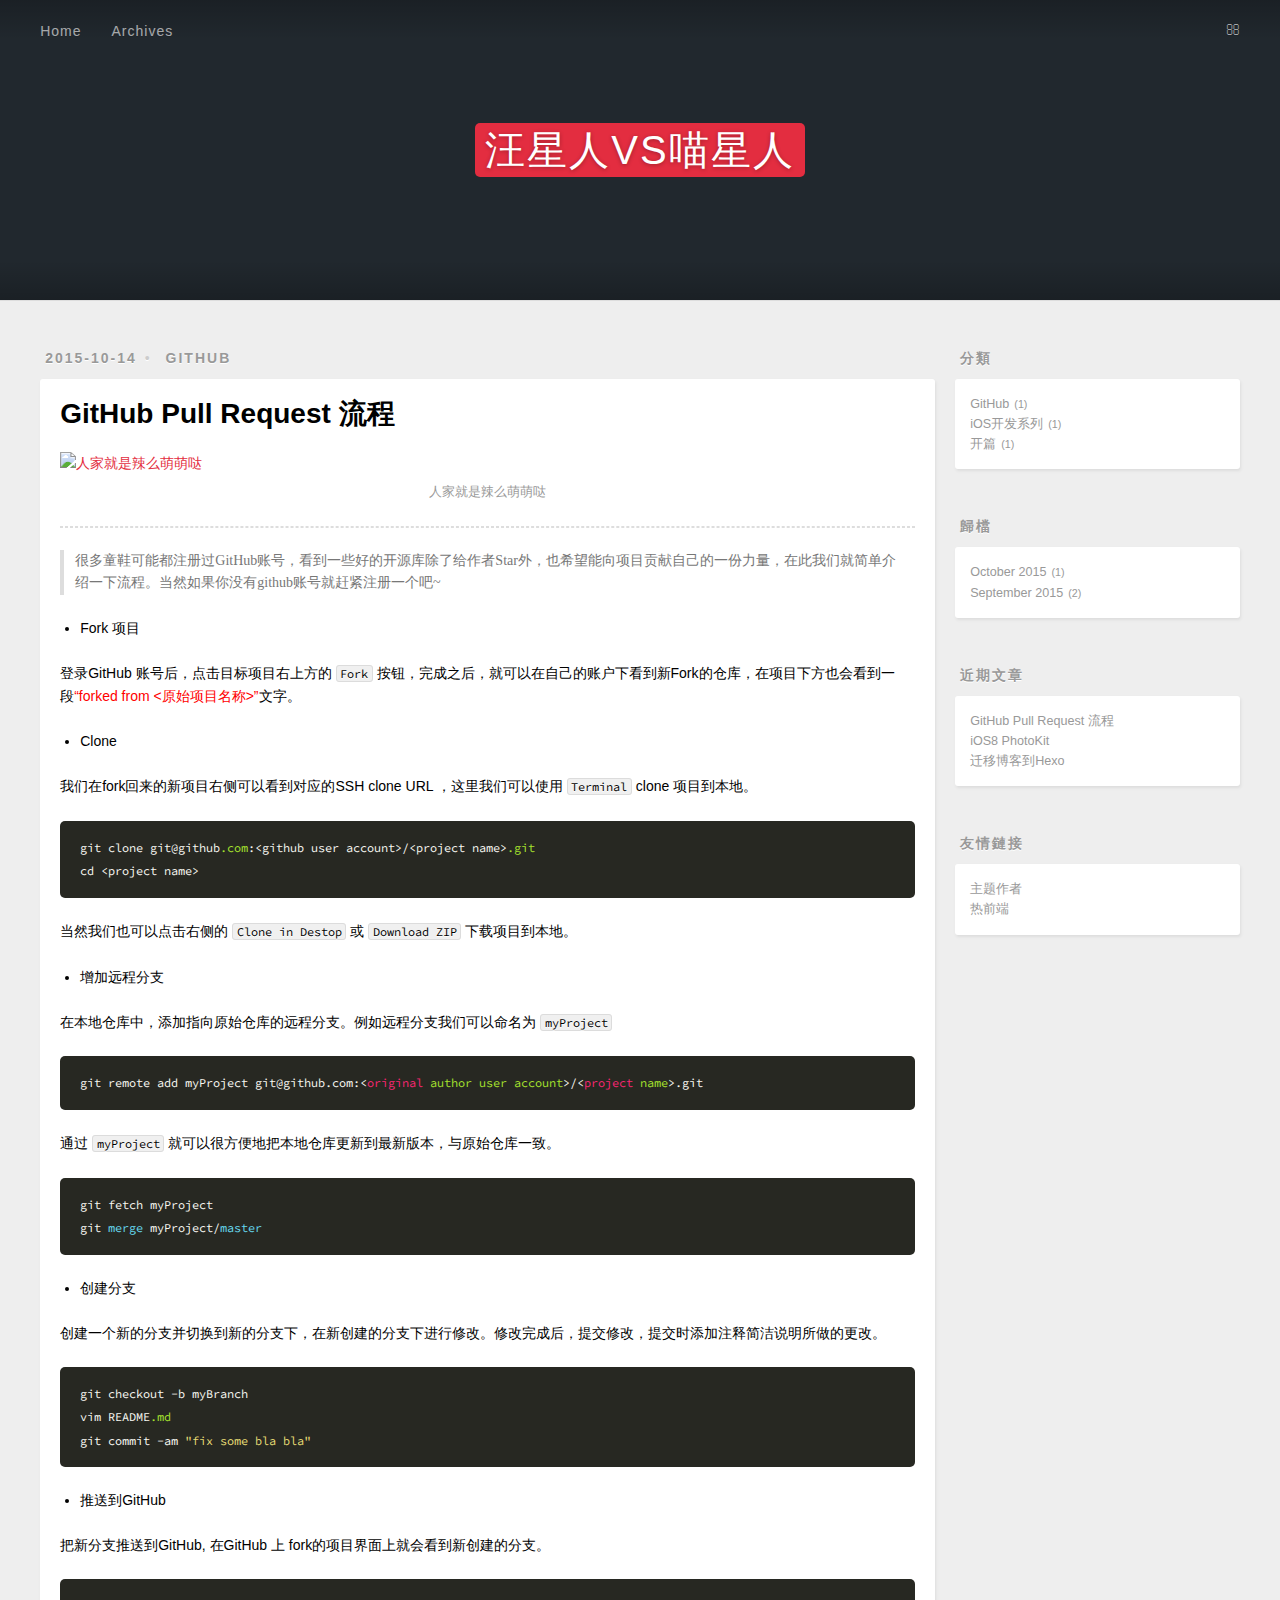
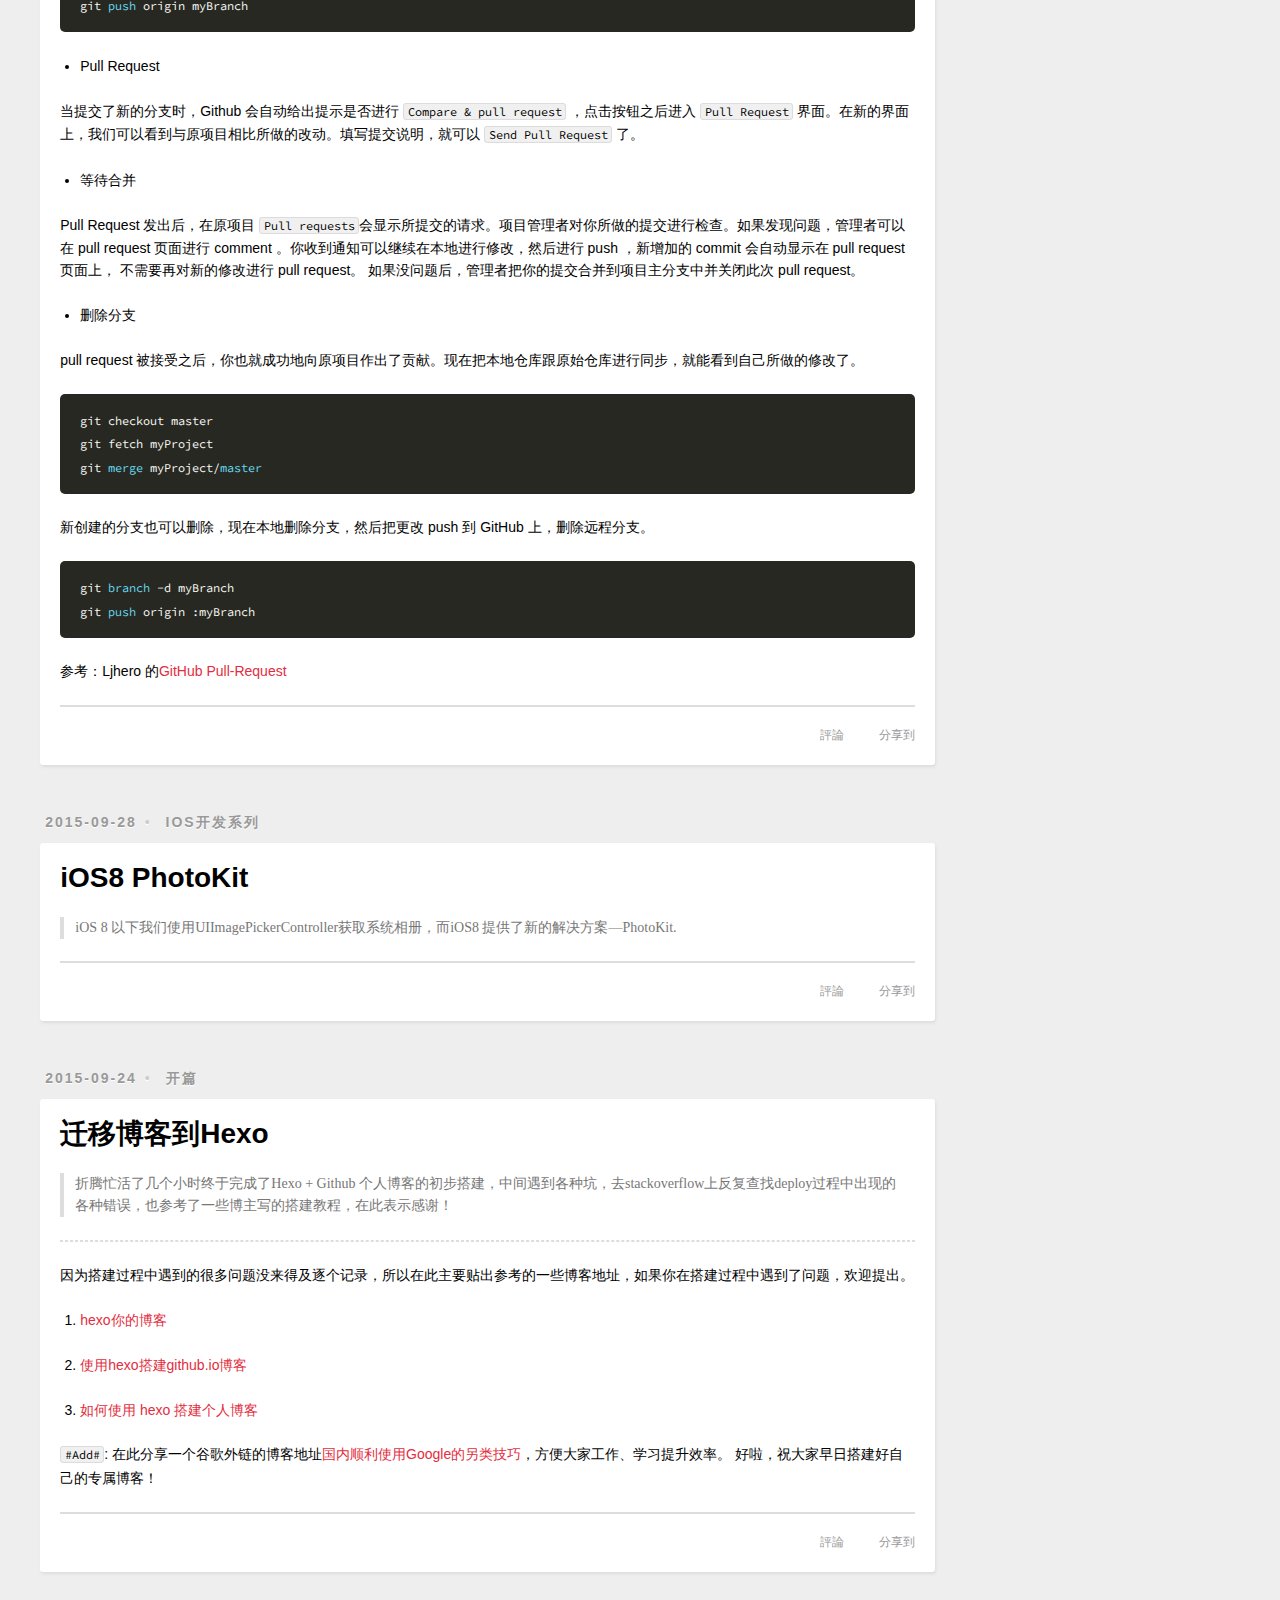
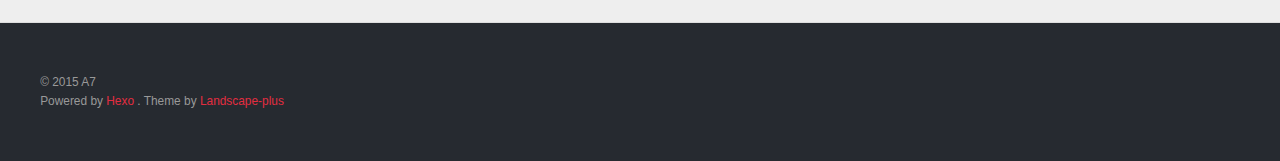
==== index.html @ d304b42c "Site updated: 2015-10-23 15:18:11" ====
<!DOCTYPE html>
<html>
<head>
  <meta charset="utf-8">
  
  <title>汪星人VS喵星人</title>
  <meta name="viewport" content="width=device-width, initial-scale=1, maximum-scale=1">
  <meta name="description">
<meta property="og:type" content="website">
<meta property="og:title" content="汪星人VS喵星人">
<meta property="og:url" content="http://dogvscat.github.io/index.html">
<meta property="og:site_name" content="汪星人VS喵星人">
<meta property="og:description">
<meta name="twitter:card" content="summary">
<meta name="twitter:title" content="汪星人VS喵星人">
<meta name="twitter:description">
  
    <link rel="alternative" href="/atom.xml" title="汪星人VS喵星人" type="application/atom+xml">
  
  
    <link rel="icon" href="/favicon.png">
  
  <link rel="stylesheet" href="/css/style.css" type="text/css">
  <link href="//fonts.useso.com/css?family=Source+Code+Pro" rel="stylesheet" type="text/css">
  <!--[if lt IE 9]><script src="//cdnjs.cloudflare.com/ajax/libs/html5shiv/3.7/html5shiv.min.js"></script><![endif]-->
  
</head>
<body>
<div id="container">
  <div id="wrap">
    <header id="header">
  <div id="banner"></div>
  <div id="header-outer" class="outer">
    <div id="header-title" class="inner">
      <h1 id="logo-wrap">
        <a href="/" id="logo">汪星人VS喵星人</a>
      </h1>
      
    </div>
    <div id="header-inner" class="inner">
      <nav id="main-nav">
        <a id="main-nav-toggle" class="nav-icon"></a>
        
          <a class="main-nav-link" href="/">Home</a>
        
          <a class="main-nav-link" href="/archives">Archives</a>
        
      </nav>
      <nav id="sub-nav">
        
          <a id="nav-rss-link" class="nav-icon" href="/atom.xml" title="RSS Feed"></a>
        
        <a id="nav-search-btn" class="nav-icon" title="Search"></a>
      </nav>
      <div id="search-form-wrap">
        <form action="http://www.baidu.com/baidu" method="get" accept-charset="utf-8" class="search-form">
          <input type="search" name="word" maxlength="20" class="search-form-input" placeholder="Search">
          <input type="submit" value="" class="search-form-submit">
          <input name=tn type=hidden value="bds">
          <input name=cl type=hidden value="3">
          <input name=ct type=hidden value="2097152">
          <input type="hidden" name="si" value="dogvscat.github.io">
        </form>
      </div>
    </div>
  </div>
</header>
    <div class="outer">
      <section id="main">
  
    <article id="post-github_pull-request_流程" class="article article-type-post" itemscope itemprop="blogPost">
  <div class="article-meta">
    <a href="/2015/10/14/github_pull-request_流程/" class="article-date">
  <time datetime="2015-10-14T11:45:00.000Z" itemprop="datePublished">2015-10-14</time>
</a>
    
  <div class="article-category">
    <a class="article-category-link" href="/categories/GitHub/">GitHub</a>
  </div>

  </div>
  <div class="article-inner">
    
    
      <header class="article-header">
        
  
    <h1 itemprop="name">
      <a class="article-title" href="/2015/10/14/github_pull-request_流程/">GitHub Pull Request 流程</a>
    </h1>
  

      </header>
    
    <div class="article-entry" itemprop="articleBody">
      
        <p><img src="http://www.molecularecologist.com/wp-content/uploads/2013/11/github-logo.jpg" alt="人家就是辣么萌萌哒"></p>
<hr>
<blockquote>
<p>很多童鞋可能都注册过GitHub账号，看到一些好的开源库除了给作者Star外，也希望能向项目贡献自己的一份力量，在此我们就简单介绍一下流程。当然如果你没有github账号就赶紧注册一个吧~ </p>
</blockquote>
<ul>
<li>Fork 项目</li>
</ul>
<p>登录GitHub 账号后，点击目标项目右上方的 <code>Fork</code> 按钮，完成之后，就可以在自己的账户下看到新Fork的仓库，在项目下方也会看到一段<font color="red">“forked from &lt;原始项目名称&gt;”</font>文字。</p>
<ul>
<li>Clone</li>
</ul>
<p>我们在fork回来的新项目右侧可以看到对应的SSH clone URL ，这里我们可以使用 <code>Terminal</code> clone 项目到本地。</p>
<pre><code>git clone git@github<span class="class">.com</span>:&lt;github user account&gt;/&lt;project name&gt;<span class="class">.git</span>
cd &lt;project name&gt;
</code></pre><p>当然我们也可以点击右侧的 <code>Clone in Destop</code> 或 <code>Download ZIP</code> 下载项目到本地。</p>
<ul>
<li>增加远程分支</li>
</ul>
<p>在本地仓库中，添加指向原始仓库的远程分支。例如远程分支我们可以命名为 <code>myProject</code></p>
<pre><code>git remote add myProject git@github.com:<span class="tag">&lt;<span class="title">original</span> <span class="attribute">author</span> <span class="attribute">user</span> <span class="attribute">account</span>&gt;</span>/<span class="tag">&lt;<span class="title">project</span> <span class="attribute">name</span>&gt;</span>.git
</code></pre><p>通过 <code>myProject</code> 就可以很方便地把本地仓库更新到最新版本，与原始仓库一致。</p>
<pre><code>git fetch myProject
git <span class="operator"><span class="keyword">merge</span> myProject/<span class="keyword">master</span></span>
</code></pre><ul>
<li>创建分支</li>
</ul>
<p>创建一个新的分支并切换到新的分支下，在新创建的分支下进行修改。修改完成后，提交修改，提交时添加注释简洁说明所做的更改。</p>
<pre><code>git checkout -<span class="tag">b</span> myBranch
vim README<span class="class">.md</span>
git commit -am <span class="string">"fix some bla bla"</span>
</code></pre><ul>
<li>推送到GitHub</li>
</ul>
<p>把新分支推送到GitHub, 在GitHub 上 fork的项目界面上就会看到新创建的分支。</p>
<pre><code><span class="label">git</span> <span class="keyword">push </span>origin myBranch
</code></pre><ul>
<li>Pull Request</li>
</ul>
<p>当提交了新的分支时，Github 会自动给出提示是否进行 <code>Compare &amp; pull request</code> ，点击按钮之后进入 <code>Pull Request</code> 界面。在新的界面上，我们可以看到与原项目相比所做的改动。填写提交说明，就可以 <code>Send Pull Request</code> 了。</p>
<ul>
<li>等待合并</li>
</ul>
<p>Pull Request 发出后，在原项目 <code>Pull requests</code>会显示所提交的请求。项目管理者对你所做的提交进行检查。如果发现问题，管理者可以在 pull request 页面进行 comment 。你收到通知可以继续在本地进行修改，然后进行 push ，新增加的 commit 会自动显示在 pull request 页面上， 不需要再对新的修改进行 pull request。 如果没问题后，管理者把你的提交合并到项目主分支中并关闭此次 pull request。</p>
<ul>
<li>删除分支</li>
</ul>
<p>pull request 被接受之后，你也就成功地向原项目作出了贡献。现在把本地仓库跟原始仓库进行同步，就能看到自己所做的修改了。</p>
<pre><code>git checkout master
git fetch myProject
git <span class="operator"><span class="keyword">merge</span> myProject/<span class="keyword">master</span></span>
</code></pre><p>新创建的分支也可以删除，现在本地删除分支，然后把更改 push 到 GitHub 上，删除远程分支。</p>
<pre><code><span class="label">git</span> <span class="keyword">branch </span>-d myBranch
<span class="label">git</span> <span class="keyword">push </span>origin :myBranch
</code></pre><p>  参考：Ljhero 的<a href="http://ljhero.info/2013-12-13/how-to-pull-request.html" target="_blank" rel="external">GitHub Pull-Request</a></p>

      
    </div>
    <footer class="article-footer">
      
        <a data-url="http://dogvscat.github.io/2015/10/14/github_pull-request_流程/" data-id="cig3bsrvr0000vput73uvgbzp" class="article-share-link" data-share="baidu" data-title="GitHub Pull Request 流程">分享到</a>
      

      
        <a href="http://dogvscat.github.io/2015/10/14/github_pull-request_流程/#ds-thread" class="article-comment-link">評論</a>
      

      
    </footer>
  </div>
  
</article>



  
    <article id="post-iOS8 PhotoKit" class="article article-type-post" itemscope itemprop="blogPost">
  <div class="article-meta">
    <a href="/2015/09/28/iOS8 PhotoKit/" class="article-date">
  <time datetime="2015-09-28T11:04:28.000Z" itemprop="datePublished">2015-09-28</time>
</a>
    
  <div class="article-category">
    <a class="article-category-link" href="/categories/iOS开发系列/">iOS开发系列</a>
  </div>

  </div>
  <div class="article-inner">
    
    
      <header class="article-header">
        
  
    <h1 itemprop="name">
      <a class="article-title" href="/2015/09/28/iOS8 PhotoKit/">iOS8 PhotoKit</a>
    </h1>
  

      </header>
    
    <div class="article-entry" itemprop="articleBody">
      
        <blockquote>
<p>iOS 8 以下我们使用UIImagePickerController获取系统相册，而iOS8 提供了新的解决方案—PhotoKit. </p>
</blockquote>

      
    </div>
    <footer class="article-footer">
      
        <a data-url="http://dogvscat.github.io/2015/09/28/iOS8 PhotoKit/" data-id="cig3bsrw80006vputycc1ybci" class="article-share-link" data-share="baidu" data-title="iOS8 PhotoKit">分享到</a>
      

      
        <a href="http://dogvscat.github.io/2015/09/28/iOS8 PhotoKit/#ds-thread" class="article-comment-link">評論</a>
      

      
    </footer>
  </div>
  
</article>



  
    <article id="post-迁移博客到Hexo" class="article article-type-post" itemscope itemprop="blogPost">
  <div class="article-meta">
    <a href="/2015/09/24/迁移博客到Hexo/" class="article-date">
  <time datetime="2015-09-24T11:04:28.000Z" itemprop="datePublished">2015-09-24</time>
</a>
    
  <div class="article-category">
    <a class="article-category-link" href="/categories/开篇/">开篇</a>
  </div>

  </div>
  <div class="article-inner">
    
    
      <header class="article-header">
        
  
    <h1 itemprop="name">
      <a class="article-title" href="/2015/09/24/迁移博客到Hexo/">迁移博客到Hexo</a>
    </h1>
  

      </header>
    
    <div class="article-entry" itemprop="articleBody">
      
        <blockquote>
<p> 折腾忙活了几个小时终于完成了Hexo + Github 个人博客的初步搭建，中间遇到各种坑，去stackoverflow上反复查找deploy过程中出现的各种错误，也参考了一些博主写的搭建教程，在此表示感谢！</p>
</blockquote>
<hr>
<p>因为搭建过程中遇到的很多问题没来得及逐个记录，所以在此主要贴出参考的一些博客地址，如果你在搭建过程中遇到了问题，欢迎提出。</p>
<ol>
<li><p><a href="http://ibruce.info/2013/11/22/hexo-your-blog/" target="_blank" rel="external">hexo你的博客</a>  </p>
</li>
<li><p><a href="http://www.cnblogs.com/liulangmao/p/4323064.html" target="_blank" rel="external">使用hexo搭建github.io博客</a></p>
</li>
<li><p><a href="http://www.jianshu.com/p/938bca34d824" target="_blank" rel="external">如何使用 hexo 搭建个人博客</a></p>
</li>
</ol>
<p><code>#Add#</code>:  在此分享一个谷歌外链的博客地址<a href="https://tumutanzi.com/archives/12663#comments" target="_blank" rel="external">国内顺利使用Google的另类技巧</a>，方便大家工作、学习提升效率。 好啦，祝大家早日搭建好自己的专属博客！</p>

      
    </div>
    <footer class="article-footer">
      
        <a data-url="http://dogvscat.github.io/2015/09/24/迁移博客到Hexo/" data-id="cig3bsrw40003vputlc3y0kfk" class="article-share-link" data-share="baidu" data-title="迁移博客到Hexo">分享到</a>
      

      
        <a href="http://dogvscat.github.io/2015/09/24/迁移博客到Hexo/#ds-thread" class="article-comment-link">評論</a>
      

      
    </footer>
  </div>
  
</article>



  
  
</section>
      
      <aside id="sidebar">
  
    
  
    
  <div class="widget-wrap">
    <h3 class="widget-title">分類</h3>
    <div class="widget">
      <ul class="category-list"><li class="category-list-item"><a class="category-list-link" href="/categories/GitHub/">GitHub</a><span class="category-list-count">1</span></li><li class="category-list-item"><a class="category-list-link" href="/categories/iOS开发系列/">iOS开发系列</a><span class="category-list-count">1</span></li><li class="category-list-item"><a class="category-list-link" href="/categories/开篇/">开篇</a><span class="category-list-count">1</span></li></ul>
    </div>
  </div>

  
    
  
    
  
    
  <div class="widget-wrap">
    <h3 class="widget-title">歸檔</h3>
    <div class="widget">
      <ul class="archive-list"><li class="archive-list-item"><a class="archive-list-link" href="/archives/2015/10/">October 2015</a><span class="archive-list-count">1</span></li><li class="archive-list-item"><a class="archive-list-link" href="/archives/2015/09/">September 2015</a><span class="archive-list-count">2</span></li></ul>
    </div>
  </div>

  
    
  <div class="widget-wrap">
    <h3 class="widget-title">近期文章</h3>
    <div class="widget">
      <ul>
        
          <li>
            <a href="/2015/10/14/github_pull-request_流程/">GitHub Pull Request 流程</a>
          </li>
        
          <li>
            <a href="/2015/09/28/iOS8 PhotoKit/">iOS8 PhotoKit</a>
          </li>
        
          <li>
            <a href="/2015/09/24/迁移博客到Hexo/">迁移博客到Hexo</a>
          </li>
        
      </ul>
    </div>
  </div>

  
    
  <div class="widget-wrap">
    <h3 class="widget-title">友情鏈接</h3>
    <div class="widget">
      <ul>
        
          <li>
            <a href="http://xiguabaobao.com" target="_blank">主题作者</a>
          </li>
        
          <li>
            <a href="http://reqianduan.com" target="_blank">热前端</a>
          </li>
        
      </ul>
    </div>
  </div>

  
</aside>
      
    </div>
    <footer id="footer">
  
  <div class="outer">
    <div id="footer-info" class="inner">
      &copy; 2015 A7<br>
      Powered by <a href="http://hexo.io/" target="_blank">Hexo</a>
      .
      Theme by <a href="https://github.com/xiangming/landscape-plus" target="_blank">Landscape-plus</a>
    </div>
  </div>
</footer>
  </div>
  <nav id="mobile-nav">
  
    <a href="/" class="mobile-nav-link">Home</a>
  
    <a href="/archives" class="mobile-nav-link">Archives</a>
  
</nav>
  <!-- totop start -->
<div id="totop">
<a title="返回頂部"><img src="/img/scrollup.png"/></a>
</div>

<!-- totop end -->

<!-- 多说公共js代码 start -->
<script type="text/javascript">
var duoshuoQuery = {short_name:"A7"};
  (function() {
    var ds = document.createElement('script');
    ds.type = 'text/javascript';ds.async = true;
    ds.src = (document.location.protocol == 'https:' ? 'https:' : 'http:') + '//static.duoshuo.com/embed.js';
    ds.charset = 'UTF-8';
    (document.getElementsByTagName('head')[0]
     || document.getElementsByTagName('body')[0]).appendChild(ds);
  })();
  </script>
<!-- 多说公共js代码 end -->


<!-- 百度分享 start -->

<div id="article-share-box" class="article-share-box">
  <div id="bdshare" class="bdsharebuttonbox article-share-links">
    <a class="article-share-weibo" data-cmd="tsina" title="分享到新浪微博"></a>
    <a class="article-share-weixin" data-cmd="weixin" title="分享到微信"></a>
    <a class="article-share-qq" data-cmd="sqq" title="分享到QQ"></a>
    <a class="article-share-renren" data-cmd="renren" title="分享到人人网"></a>
    <a class="article-share-more" data-cmd="more" title="更多"></a>
  </div>
</div>
<script>
  function SetShareData(cmd, config) {
    if (shareDataTitle && shareDataUrl) {
      config.bdText = shareDataTitle;
      config.bdUrl = shareDataUrl;
    }
    return config;
  }
  window._bd_share_config={
    "common":{onBeforeClick: SetShareData},
    "share":{"bdCustomStyle":"/css/bdshare.css"}
  };
  with(document)0[(getElementsByTagName('head')[0]||body).appendChild(createElement('script')).src='http://bdimg.share.baidu.com/static/api/js/share.js?cdnversion='+~(-new Date()/36e5)];
</script>

<!-- 百度分享 end -->

<script src="//cdnjs.cloudflare.com/ajax/libs/jquery/1.11.1/jquery.min.js"></script>




<script src="/js/script.js" type="text/javascript"></script>

</div>
</body>
</html>
---- css/style.css ----
body {
  zoom: 1;
  width: 100%;
}
body:before,
body:after {
  content: "";
  display: table;
}
body:after {
  clear: both;
}
html,
body,
div,
span,
applet,
object,
iframe,
h1,
h2,
h3,
h4,
h5,
h6,
p,
blockquote,
pre,
a,
abbr,
acronym,
address,
big,
cite,
code,
del,
dfn,
em,
img,
ins,
kbd,
q,
s,
samp,
small,
strike,
strong,
sub,
sup,
tt,
var,
dl,
dt,
dd,
ol,
ul,
li,
fieldset,
form,
label,
legend,
table,
caption,
tbody,
tfoot,
thead,
tr,
th,
td {
  margin: 0;
  padding: 0;
  border: 0;
  outline: 0;
  font-weight: inherit;
  font-style: inherit;
  font-family: inherit;
  font-size: 100%;
  vertical-align: baseline;
}
body {
  line-height: 1;
  color: #000;
  background: #fff;
}
ol,
ul {
  list-style: none;
}
table {
  border-collapse: separate;
  border-spacing: 0;
  vertical-align: middle;
}
caption,
th,
td {
  text-align: left;
  font-weight: normal;
  vertical-align: middle;
}
a img {
  border: none;
}
input,
button {
  margin: 0;
  padding: 0;
}
input::-moz-focus-inner,
button::-moz-focus-inner {
  border: 0;
  padding: 0;
}
@font-face {
  font-family: FontAwesome;
  font-style: normal;
  font-weight: normal;
  src: url("http://libs.useso.com/js/font-awesome/4.2.0/fonts/fontawesome-webfont.eot?v=#4.0.3");
  src: url("http://libs.useso.com/js/font-awesome/4.2.0/fonts/fontawesome-webfont.eot?#iefix&v=#4.0.3") format("embedded-opentype"), url("http://libs.useso.com/js/font-awesome/4.2.0/fonts/fontawesome-webfont.woff?v=#4.0.3") format("woff"), url("http://libs.useso.com/js/font-awesome/4.2.0/fonts/fontawesome-webfont.ttf?v=#4.0.3") format("truetype"), url("http://libs.useso.com/js/font-awesome/4.2.0/fonts/fontawesome-webfont.svg#fontawesomeregular?v=#4.0.3") format("svg");
}
html,
body,
#container {
  height: 100%;
}
body {
  background: #eee;
  font: 14px/1.6em "微软雅黑", "Microsoft Yahei", "Droid Sans", Helvetica Neue, Helvetica, Arial, sans-serif;
  -webkit-text-size-adjust: 100%;
}
.outer {
  zoom: 1;
  max-width: 1220px;
  margin: 0 auto;
  padding: 0 10px;
}
.outer:before,
.outer:after {
  content: "";
  display: table;
}
.outer:after {
  clear: both;
}
.inner {
  display: inline;
  float: left;
  width: 98.33333333333333%;
  margin: 0 0.833333333333333%;
}
.left,
.alignleft {
  float: left;
}
.right,
.alignright {
  float: right;
}
.clear {
  clear: both;
}
#container {
  position: relative;
}
.mobile-nav-on {
  overflow: hidden;
}
#wrap {
  height: 100%;
  width: 100%;
  position: absolute;
  top: 0;
  left: 0;
  -webkit-transition: 0.2s ease-out;
  -moz-transition: 0.2s ease-out;
  -o-transition: 0.2s ease-out;
  -ms-transition: 0.2s ease-out;
  transition: 0.2s ease-out;
  z-index: 1;
  background: #eee;
}
.mobile-nav-on #wrap {
  left: 280px;
}
@media screen and (min-width: 768px) {
  #main {
    display: inline;
    float: left;
    width: 73.33333333333333%;
    margin: 0 0.833333333333333%;
  }
}
.article-date,
.article-category-link,
.archive-year,
.widget-title {
  text-decoration: none;
  text-transform: uppercase;
  letter-spacing: 2px;
  color: #999;
  margin-bottom: 1em;
  margin-left: 5px;
  line-height: 1em;
  text-shadow: 0 1px #fff;
  font-weight: bold;
}
.article-inner,
.archive-article-inner {
  background: #fff;
  -webkit-box-shadow: 1px 2px 3px #ddd;
  box-shadow: 1px 2px 3px #ddd;
  -webkit-border-radius: 3px;
  border-radius: 3px;
}
.article-entry h1,
.widget h1,
.article-entry h2,
.widget h2,
.article-entry h3,
.widget h3,
.article-entry h4,
.widget h4,
.article-entry h5,
.widget h5,
.article-entry h6,
.widget h6 {
  font-weight: bold;
  color: #000;
  font-family: "Droid Serif", Georgia, Serif;
}
.article-entry h1 a,
.widget h1 a,
.article-entry h2 a,
.widget h2 a,
.article-entry h3 a,
.widget h3 a,
.article-entry h4 a,
.widget h4 a,
.article-entry h5 a,
.widget h5 a,
.article-entry h6 a,
.widget h6 a {
  color: #000;
  text-decoration: none;
}
.article-entry h1 a:hover,
.widget h1 a:hover,
.article-entry h2 a:hover,
.widget h2 a:hover,
.article-entry h3 a:hover,
.widget h3 a:hover,
.article-entry h4 a:hover,
.widget h4 a:hover,
.article-entry h5 a:hover,
.widget h5 a:hover,
.article-entry h6 a:hover,
.widget h6 a:hover {
  color: #e32d40;
}
.article-entry h2,
.widget h2,
.article-entry h3,
.widget h3,
.article-entry h4,
.widget h4,
.article-entry h5,
.widget h5,
.article-entry h6,
.widget h6 {
  font-weight: 600;
  margin-bottom: 10px;
}
.article-entry h1,
.widget h1 {
  font-size: 2em;
}
.article-entry h2,
.widget h2 {
  font-size: 1.5em;
}
.article-entry h3,
.widget h3 {
  font-size: 1.3em;
}
.article-entry h4,
.widget h4 {
  font-size: 1.2em;
}
.article-entry h5,
.widget h5 {
  font-size: 1em;
}
.article-entry h6,
.widget h6 {
  font-size: 1em;
  color: #999;
}
.article-entry hr,
.widget hr {
  border: 1px dashed #ddd;
}
.article-entry strong,
.widget strong {
  font-weight: bold;
}
.article-entry em,
.widget em,
.article-entry cite,
.widget cite {
  font-style: italic;
}
.article-entry sup,
.widget sup,
.article-entry sub,
.widget sub {
  font-size: 0.75em;
  line-height: 0;
  position: relative;
  vertical-align: baseline;
}
.article-entry sup,
.widget sup {
  top: -0.5em;
}
.article-entry sub,
.widget sub {
  bottom: -0.2em;
}
.article-entry small,
.widget small {
  font-size: 0.85em;
}
.article-entry acronym,
.widget acronym,
.article-entry abbr,
.widget abbr {
  border-bottom: 1px dotted;
}
.article-entry ul,
.widget ul,
.article-entry ol,
.widget ol,
.article-entry dl,
.widget dl {
  margin: 0 20px;
  line-height: 1.6em;
}
.article-entry ul ul,
.widget ul ul,
.article-entry ol ul,
.widget ol ul,
.article-entry ul ol,
.widget ul ol,
.article-entry ol ol,
.widget ol ol {
  margin-top: 0;
  margin-bottom: 0;
}
.article-entry ul,
.widget ul {
  list-style: disc;
}
.article-entry ol,
.widget ol {
  list-style: decimal;
}
.article-entry dt,
.widget dt {
  font-weight: bold;
}
#header {
  height: 300px;
  position: relative;
  border-bottom: 1px solid #ddd;
}
#header:before,
#header:after {
  content: "";
  position: absolute;
  left: 0;
  right: 0;
  height: 40px;
}
#header:before {
  top: 0;
  background: -webkit-linear-gradient(rgba(0,0,0,0.2), transparent);
  background: -moz-linear-gradient(rgba(0,0,0,0.2), transparent);
  background: -o-linear-gradient(rgba(0,0,0,0.2), transparent);
  background: -ms-linear-gradient(rgba(0,0,0,0.2), transparent);
  background: linear-gradient(rgba(0,0,0,0.2), transparent);
}
#header:after {
  bottom: 0;
  background: -webkit-linear-gradient(transparent, rgba(0,0,0,0.2));
  background: -moz-linear-gradient(transparent, rgba(0,0,0,0.2));
  background: -o-linear-gradient(transparent, rgba(0,0,0,0.2));
  background: -ms-linear-gradient(transparent, rgba(0,0,0,0.2));
  background: linear-gradient(transparent, rgba(0,0,0,0.2));
}
#header-outer {
  height: 100%;
  position: relative;
}
#header-inner {
  position: relative;
  overflow: hidden;
}
#banner {
  position: absolute;
  top: 0;
  left: 0;
  width: 100%;
  height: 100%;
  background: #21282e;
  -webkit-background-size: cover;
  -moz-background-size: cover;
  background-size: cover;
  z-index: -1;
}
#header-title {
  text-align: center;
  height: 40px;
  position: absolute;
  top: 50%;
  left: 0;
  margin-top: -20px;
}
#logo,
#subtitle {
  text-decoration: none;
  color: #fff;
  font-weight: 300;
  text-shadow: 0 1px 4px rgba(0,0,0,0.3);
}
#logo {
  font-size: 40px;
  line-height: 40px;
  letter-spacing: 2px;
  background: #e32d40;
  padding: 5px 10px;
  -webkit-border-radius: 5px;
  border-radius: 5px;
}
#subtitle {
  font-size: 16px;
  line-height: 16px;
  letter-spacing: 1px;
  color: #687e91;
}
#subtitle-wrap {
  margin-top: 16px;
}
#main-nav {
  float: left;
  margin-left: -15px;
}
.nav-icon,
.main-nav-link {
  float: left;
  color: #fff;
  opacity: 0.6;
  -ms-filter: "progid:DXImageTransform.Microsoft.Alpha(Opacity=60)";
  filter: alpha(opacity=60);
  text-decoration: none;
  text-shadow: 0 1px rgba(0,0,0,0.2);
  -webkit-transition: opacity 0.2s;
  -moz-transition: opacity 0.2s;
  -o-transition: opacity 0.2s;
  -ms-transition: opacity 0.2s;
  transition: opacity 0.2s;
  display: block;
  padding: 20px 15px;
}
.nav-icon:hover,
.main-nav-link:hover {
  opacity: 1;
  -ms-filter: none;
  filter: none;
}
.nav-icon {
  font-family: FontAwesome;
  text-align: center;
  font-size: 14px;
  width: 14px;
  height: 14px;
  padding: 20px 15px;
  position: relative;
  cursor: pointer;
}
.main-nav-link {
  font-weight: 300;
  letter-spacing: 1px;
}
@media screen and (max-width: 479px) {
  .main-nav-link {
    display: none;
  }
}
#main-nav-toggle {
  display: none;
}
#main-nav-toggle:before {
  content: "\f0c9";
}
@media screen and (max-width: 479px) {
  #main-nav-toggle {
    display: block;
  }
}
#sub-nav {
  float: right;
  margin-right: -15px;
}
#nav-rss-link:before {
  content: "\f09e";
}
#nav-search-btn:before {
  content: "\f002";
}
#search-form-wrap {
  position: absolute;
  top: 15px;
  width: 150px;
  height: 30px;
  right: -150px;
  opacity: 0;
  -ms-filter: "progid:DXImageTransform.Microsoft.Alpha(Opacity=0)";
  filter: alpha(opacity=0);
  -webkit-transition: 0.2s ease-out;
  -moz-transition: 0.2s ease-out;
  -o-transition: 0.2s ease-out;
  -ms-transition: 0.2s ease-out;
  transition: 0.2s ease-out;
}
#search-form-wrap.on {
  opacity: 1;
  -ms-filter: none;
  filter: none;
  right: 0;
}
@media screen and (max-width: 479px) {
  #search-form-wrap {
    width: 100%;
    right: -100%;
  }
}
.search-form {
  position: absolute;
  top: 0;
  left: 0;
  right: 0;
  background: #fff;
  padding: 5px 15px;
  -webkit-border-radius: 15px;
  border-radius: 15px;
  -webkit-box-shadow: 0 0 10px rgba(0,0,0,0.3);
  box-shadow: 0 0 10px rgba(0,0,0,0.3);
}
.search-form-input {
  border: none;
  background: none;
  color: #000;
  width: 100%;
  font: 13px "微软雅黑", "Microsoft Yahei", "Droid Sans", Helvetica Neue, Helvetica, Arial, sans-serif;
  outline: none;
}
.search-form-input::-webkit-search-results-decoration,
.search-form-input::-webkit-search-cancel-button {
  -webkit-appearance: none;
}
.search-form-submit {
  position: absolute;
  top: 50%;
  right: 10px;
  margin-top: -7px;
  font: 13px FontAwesome;
  border: none;
  background: none;
  color: #bbb;
  cursor: pointer;
}
.search-form-submit:hover,
.search-form-submit:focus {
  color: #777;
}
.article {
  margin: 50px 0;
}
.article-inner {
  overflow: hidden;
}
.article-meta {
  zoom: 1;
}
.article-meta:before,
.article-meta:after {
  content: "";
  display: table;
}
.article-meta:after {
  clear: both;
}
.article-date {
  float: left;
}
.article-category {
  float: left;
  line-height: 1em;
  color: #ccc;
  text-shadow: 0 1px #fff;
  margin-left: 8px;
}
.article-category:before {
  content: "\2022";
}
.article-category-link {
  margin: 0 12px 1em;
}
.article-header {
  padding: 20px 20px 0;
}
.article-title {
  text-decoration: none;
  font-size: 2em;
  font-weight: bold;
  color: #000;
  line-height: 1.1em;
  -webkit-transition: color 0.2s;
  -moz-transition: color 0.2s;
  -o-transition: color 0.2s;
  -ms-transition: color 0.2s;
  transition: color 0.2s;
}
a.article-title:hover {
  color: #e32d40;
}
.article-entry {
  zoom: 1;
  color: #000;
  padding: 0 20px;
}
.article-entry:before,
.article-entry:after {
  content: "";
  display: table;
}
.article-entry:after {
  clear: both;
}
.article-entry p,
.article-entry table {
  line-height: 1.6em;
  margin: 1.6em 0;
}
.article-entry h1,
.article-entry h2,
.article-entry h3,
.article-entry h4,
.article-entry h5,
.article-entry h6 {
  font-weight: bold;
}
.article-entry h1,
.article-entry h2,
.article-entry h3,
.article-entry h4,
.article-entry h5,
.article-entry h6 {
  line-height: 1.1em;
  margin: 1.1em 0;
}
.article-entry a {
  color: #e32d40;
  text-decoration: none;
}
.article-entry a:hover {
  text-decoration: underline;
}
.article-entry ul,
.article-entry ol,
.article-entry dl {
  margin-top: 1.6em;
  margin-bottom: 1.6em;
}
.article-entry img,
.article-entry video {
  max-width: 100%;
  height: auto;
  display: block;
  margin: auto;
}
.article-entry iframe {
  border: none;
}
.article-entry table {
  width: 100%;
  border-collapse: collapse;
  border-spacing: 0;
}
.article-entry th {
  font-weight: bold;
  border-bottom: 3px solid #ddd;
  padding-bottom: 0.5em;
}
.article-entry td {
  border-bottom: 1px solid #ddd;
  padding: 10px 0;
}
.article-entry blockquote {
  font-family: "Droid Serif", Georgia, Serif;
  margin: 1.6em 0;
  padding: 0 0.8em;
  border-left: 4px solid #ddd;
  color: #777;
}
.article-entry blockquote footer {
  font-size: 14px;
  margin: 1.6em 0;
  font-family: "微软雅黑", "Microsoft Yahei", "Droid Sans", Helvetica Neue, Helvetica, Arial, sans-serif;
}
.article-entry blockquote footer cite:before {
  content: "—";
  padding: 0 0.5em;
}
.article-entry .pullquote {
  text-align: left;
  width: 45%;
  margin: 0;
}
.article-entry .pullquote.left {
  margin-left: 0.5em;
  margin-right: 1em;
}
.article-entry .pullquote.right {
  margin-right: 0.5em;
  margin-left: 1em;
}
.article-entry .caption {
  color: #999;
  display: block;
  font-size: 0.9em;
  margin-top: 0.5em;
  position: relative;
  text-align: center;
}
.article-entry .video-container {
  position: relative;
  padding-top: 56.25%;
  height: 0;
  overflow: hidden;
}
.article-entry .video-container iframe,
.article-entry .video-container object,
.article-entry .video-container embed {
  position: absolute;
  top: 0;
  left: 0;
  width: 100%;
  height: 100%;
  margin-top: 0;
}
.article-more-link a {
  display: inline-block;
  line-height: 1em;
  padding: 6px 15px;
  -webkit-border-radius: 15px;
  border-radius: 15px;
  background: #eee;
  color: #999;
  text-shadow: 0 1px #fff;
  text-decoration: none;
}
.article-more-link a:hover {
  background: #e32d40;
  color: #fff;
  text-decoration: none;
  text-shadow: 0 1px #c01a2b;
}
.article-footer {
  zoom: 1;
  font-size: 0.85em;
  line-height: 1.6em;
  border-top: 2px solid #ddd;
  padding-top: 1.6em;
  margin: 0 20px 20px;
}
.article-footer:before,
.article-footer:after {
  content: "";
  display: table;
}
.article-footer:after {
  clear: both;
}
.article-footer a {
  color: #999;
  text-decoration: none;
}
.article-footer a:hover {
  color: #000;
}
.article-tag-list-item {
  float: left;
  margin-right: 10px;
}
.article-tag-list-link:before {
  content: "#";
}
.article-comment-link {
  float: right;
}
.article-comment-link:before {
  content: "\f075";
  font-family: FontAwesome;
  padding-right: 8px;
}
.article-share-link {
  cursor: pointer;
  float: right;
  margin-left: 20px;
}
.article-share-link:before {
  content: "\f064";
  font-family: FontAwesome;
  padding-right: 6px;
}
#article-nav {
  zoom: 1;
  position: relative;
}
#article-nav:before,
#article-nav:after {
  content: "";
  display: table;
}
#article-nav:after {
  clear: both;
}
@media screen and (min-width: 768px) {
  #article-nav {
    margin: 50px 0;
  }
  #article-nav:before {
    width: 8px;
    height: 8px;
    position: absolute;
    top: 50%;
    left: 50%;
    margin-top: -4px;
    margin-left: -4px;
    content: "";
    -webkit-border-radius: 50%;
    border-radius: 50%;
    background: #ddd;
    -webkit-box-shadow: 0 1px 2px #fff;
    box-shadow: 0 1px 2px #fff;
  }
}
.article-nav-link-wrap {
  text-decoration: none;
  text-shadow: 0 1px #fff;
  color: #999;
  -webkit-box-sizing: border-box;
  -moz-box-sizing: border-box;
  box-sizing: border-box;
  margin-top: 50px;
  text-align: center;
  display: block;
}
.article-nav-link-wrap:hover {
  color: #000;
}
@media screen and (min-width: 768px) {
  .article-nav-link-wrap {
    width: 50%;
    margin-top: 0;
  }
}
@media screen and (min-width: 768px) {
  #article-nav-newer {
    float: left;
    text-align: right;
    padding-right: 20px;
  }
}
@media screen and (min-width: 768px) {
  #article-nav-older {
    float: right;
    text-align: left;
    padding-left: 20px;
  }
}
.article-nav-caption {
  text-transform: uppercase;
  letter-spacing: 2px;
  color: #ddd;
  line-height: 1em;
  font-weight: bold;
}
#article-nav-newer .article-nav-caption {
  margin-right: -2px;
}
.article-nav-title {
  font-size: 0.85em;
  line-height: 1.6em;
  margin-top: 0.5em;
}
.article-share-box {
  position: absolute;
  display: none;
  background: #fff;
  -webkit-box-shadow: 1px 2px 10px rgba(0,0,0,0.2);
  box-shadow: 1px 2px 10px rgba(0,0,0,0.2);
  -webkit-border-radius: 3px;
  border-radius: 3px;
  margin-left: -145px;
  overflow: hidden;
  z-index: 1;
}
.article-share-box.on {
  display: block;
}
.article-share-input {
  width: 100%;
  background: none;
  -webkit-box-sizing: border-box;
  -moz-box-sizing: border-box;
  box-sizing: border-box;
  font: 14px "微软雅黑", "Microsoft Yahei", "Droid Sans", Helvetica Neue, Helvetica, Arial, sans-serif;
  padding: 0 15px;
  color: #000;
  outline: none;
  border: 1px solid #ddd;
  -webkit-border-radius: 3px 3px 0 0;
  border-radius: 3px 3px 0 0;
  height: 36px;
  line-height: 36px;
}
.article-share-links {
  zoom: 1;
  background: #eee;
}
.article-share-links:before,
.article-share-links:after {
  content: "";
  display: table;
}
.article-share-links:after {
  clear: both;
}
.article-share-weibo,
.article-share-weixin,
.article-share-qq,
.article-share-renren,
.article-share-more,
.article-share-twitter,
.article-share-facebook,
.article-share-pinterest,
.article-share-google {
  width: 50px;
  height: 50px;
  display: block;
  float: left;
  position: relative;
  color: #999;
  text-shadow: 0 1px #fff;
  cursor: pointer;
}
.article-share-weibo:before,
.article-share-weixin:before,
.article-share-qq:before,
.article-share-renren:before,
.article-share-more:before,
.article-share-twitter:before,
.article-share-facebook:before,
.article-share-pinterest:before,
.article-share-google:before {
  font-size: 20px;
  font-family: FontAwesome;
  width: 20px;
  height: 20px;
  position: absolute;
  top: 50%;
  left: 50%;
  margin-top: -10px;
  margin-left: -10px;
  text-align: center;
}
.article-share-weibo:hover,
.article-share-weixin:hover,
.article-share-qq:hover,
.article-share-renren:hover,
.article-share-more:hover,
.article-share-twitter:hover,
.article-share-facebook:hover,
.article-share-pinterest:hover,
.article-share-google:hover {
  color: #fff;
}
.article-share-weibo:before {
  content: "\f18a";
}
.article-share-weibo:hover {
  background: #d44137;
  text-shadow: 0 1px #b02f26;
}
.article-share-weixin:before {
  content: "\f1d7";
}
.article-share-weixin:hover {
  background: #38ad5a;
  text-shadow: 0 1px #2d8a48;
}
.article-share-qq:before {
  content: "\f1d6";
}
.article-share-qq:hover {
  background: #39b2e2;
  text-shadow: 0 1px #1d96c5;
}
.article-share-renren:before {
  content: "\f18b";
}
.article-share-renren:hover {
  background: #105ba3;
  text-shadow: 0 1px #0d4982;
}
.article-share-more:before {
  content: "\f067";
}
.article-share-more:hover {
  background: #333;
  text-shadow: 0 1px #292929;
}
.article-share-twitter:before {
  content: "\f099";
}
.article-share-twitter:hover {
  background: #00aced;
  text-shadow: 0 1px #008abe;
}
.article-share-facebook:before {
  content: "\f09a";
}
.article-share-facebook:hover {
  background: #3b5998;
  text-shadow: 0 1px #2f477a;
}
.article-share-pinterest:before {
  content: "\f0d2";
}
.article-share-pinterest:hover {
  background: #cb2027;
  text-shadow: 0 1px #a21a1f;
}
.article-share-google:before {
  content: "\f0d5";
}
.article-share-google:hover {
  background: #dd4b39;
  text-shadow: 0 1px #be3221;
}
.article-gallery {
  background: #000;
  position: relative;
}
.article-gallery-photos {
  position: relative;
  overflow: hidden;
}
.article-gallery-img {
  display: none;
  max-width: 100%;
}
.article-gallery-img:first-child {
  display: block;
}
.article-gallery-img.loaded {
  position: absolute;
  display: block;
}
.article-gallery-img img {
  display: block;
  max-width: 100%;
  margin: 0 auto;
}
#comments {
  background: #fff;
  -webkit-box-shadow: 1px 2px 3px #ddd;
  box-shadow: 1px 2px 3px #ddd;
  padding: 20px;
  border: 1px solid #ddd;
  -webkit-border-radius: 3px;
  border-radius: 3px;
  margin: 50px 0;
}
#comments a {
  color: #e32d40;
}
.archives-wrap {
  margin: 50px 0;
}
.archives {
  zoom: 1;
}
.archives:before,
.archives:after {
  content: "";
  display: table;
}
.archives:after {
  clear: both;
}
.archive-year-wrap {
  margin-bottom: 1em;
  line-height: 1em;
}
.archives {
  -webkit-column-gap: 10px;
  -moz-column-gap: 10px;
  column-gap: 10px;
}
@media screen and (min-width: 480px) and (max-width: 767px) {
  .archives {
    -webkit-column-count: 2;
    -moz-column-count: 2;
    column-count: 2;
  }
}
@media screen and (min-width: 768px) {
  .archives {
    -webkit-column-count: 3;
    -moz-column-count: 3;
    column-count: 3;
  }
}
.archive-article {
  -webkit-column-break-inside: avoid;
  page-break-inside: avoid;
  overflow: hidden;
  break-inside: avoid-column;
}
.archive-article-inner {
  padding: 10px;
  margin-bottom: 15px;
}
.archive-article-title {
  text-decoration: none;
  font-weight: bold;
  color: #000;
  -webkit-transition: color 0.2s;
  -moz-transition: color 0.2s;
  -o-transition: color 0.2s;
  -ms-transition: color 0.2s;
  transition: color 0.2s;
  line-height: 1.6em;
}
.archive-article-title:hover {
  color: #e32d40;
}
.archive-article-footer {
  margin-top: 1em;
}
.archive-article-date {
  color: #999;
  text-decoration: none;
  font-size: 0.85em;
  line-height: 1em;
  margin-bottom: 0.5em;
  display: block;
}
#page-nav {
  zoom: 1;
  margin: 50px auto;
  background: #fff;
  -webkit-box-shadow: 1px 2px 3px #ddd;
  box-shadow: 1px 2px 3px #ddd;
  border: 1px solid #ddd;
  -webkit-border-radius: 3px;
  border-radius: 3px;
  text-align: center;
  color: #999;
  overflow: hidden;
}
#page-nav:before,
#page-nav:after {
  content: "";
  display: table;
}
#page-nav:after {
  clear: both;
}
#page-nav a,
#page-nav span {
  padding: 10px 20px;
  line-height: 1;
  height: 2ex;
}
#page-nav a {
  color: #999;
  text-decoration: none;
}
#page-nav a:hover {
  background: #999;
  color: #fff;
}
#page-nav .prev {
  float: left;
}
#page-nav .next {
  float: right;
}
#page-nav .page-number {
  display: inline-block;
}
@media screen and (max-width: 479px) {
  #page-nav .page-number {
    display: none;
  }
}
#page-nav .current {
  color: #000;
  font-weight: bold;
}
#page-nav .space {
  color: #ddd;
}
#footer {
  background: #262a30;
  padding: 50px 0;
  border-top: 1px solid #ddd;
  color: #999;
}
#footer a {
  color: #e32d40;
  text-decoration: none;
}
#footer a:hover {
  text-decoration: underline;
}
#footer-info {
  line-height: 1.6em;
  font-size: 0.85em;
}
.article-entry pre,
.article-entry .highlight {
  background: #272822;
  margin: auto;
  padding: 15px 20px;
  border-style: solid;
  border-color: #ddd;
  border-width: 0px 0;
  -webkit-border-radius: 5px;
  border-radius: 5px;
  overflow: auto;
  color: #f8f8f2;
  line-height: 22.400000000000002px;
}
.article-entry .highlight .gutter pre,
.article-entry .gist .gist-file .gist-data .line-numbers {
  color: #666;
  font-size: 0.85em;
}
.article-entry pre,
.article-entry code {
  font-family: "Source Code Pro", Consolas, Monaco, Menlo, Consolas, monospace;
}
.article-entry code {
  background: #f0f0f0;
  text-shadow: 0 1px #fff;
  font-size: 0.85em;
  padding: 0 0.3em;
  border: 1px solid #dcdcdc;
  -webkit-border-radius: 3px;
  border-radius: 3px;
}
.article-entry pre code {
  background: none;
  text-shadow: none;
  padding: 0;
  border: none;
}
.article-entry .highlight pre {
  border: none;
  margin: 0;
  padding: 0;
}
.article-entry .highlight table {
  margin: 0;
  width: auto;
  font-size: 14px;
  letter-spacing: 1px;
}
.article-entry .highlight td {
  border: none;
  padding: 0;
}
.article-entry .highlight figcaption {
  zoom: 1;
  font-size: 0.85em;
  color: #75715e;
  line-height: 1em;
  margin-bottom: 1em;
}
.article-entry .highlight figcaption:before,
.article-entry .highlight figcaption:after {
  content: "";
  display: table;
}
.article-entry .highlight figcaption:after {
  clear: both;
}
.article-entry .highlight figcaption a {
  float: right;
}
.article-entry .highlight .gutter pre {
  text-align: right;
  padding-right: 20px;
}
.article-entry .highlight .line {
  height: 22.400000000000002px;
}
.article-entry .gist {
  margin: 0 -20px;
  border-style: solid;
  border-color: #ddd;
  border-width: 1px 0;
  background: #272822;
  padding: 15px 20px 15px 0;
}
.article-entry .gist .gist-file {
  border: none;
  font-family: "Source Code Pro", Consolas, Monaco, Menlo, Consolas, monospace;
  margin: 0;
}
.article-entry .gist .gist-file .gist-data {
  background: none;
  border: none;
}
.article-entry .gist .gist-file .gist-data .line-numbers {
  background: none;
  border: none;
  padding: 0 20px 0 0;
}
.article-entry .gist .gist-file .gist-data .line-data {
  padding: 0 !important;
}
.article-entry .gist .gist-file .highlight {
  margin: 0;
  padding: 0;
  border: none;
}
.article-entry .gist .gist-file .gist-meta {
  background: #272822;
  color: #75715e;
  font: 0.85em "微软雅黑", "Microsoft Yahei", "Droid Sans", Helvetica Neue, Helvetica, Arial, sans-serif;
  text-shadow: 0 0;
  padding: 0;
  margin-top: 1em;
  margin-left: 20px;
}
.article-entry .gist .gist-file .gist-meta a {
  color: #e32d40;
  font-weight: normal;
}
.article-entry .gist .gist-file .gist-meta a:hover {
  text-decoration: underline;
}
pre .comment,
pre .preprocessor {
  color: #75715e;
}
pre .tag {
  color: #f8f8f2;
}
pre .title,
pre .variable,
pre .regexp,
pre .ruby .constant,
pre .xml .tag .title,
pre .xml .pi,
pre .xml .doctype,
pre .html .doctype,
pre .css .id,
pre .css .class,
pre .css .pseudo {
  color: #f92672;
}
pre .number,
pre .built_in,
pre .literal,
pre .constant {
  color: #ae81ff;
}
pre .params {
  color: #fd971f;
}
pre .class,
pre .ruby .class .title,
pre .css .rules .attribute,
pre .attribute {
  color: #a6e22e;
}
pre .string,
pre .value,
pre .inheritance,
pre .header,
pre .ruby .symbol,
pre .xml .cdata {
  color: #e6db74;
}
pre .css .hexcolor {
  color: #a1efe4;
}
pre .function,
pre .python .decorator,
pre .python .title,
pre .ruby .function .title,
pre .ruby .title .keyword,
pre .perl .sub,
pre .javascript .title,
pre .coffeescript .title {
  color: #66d9ef;
}
pre .keyword,
pre .javascript .function {
  color: #66d9ef;
}
@media screen and (max-width: 479px) {
  #mobile-nav {
    position: absolute;
    top: 0;
    left: 0;
    width: 280px;
    height: 100%;
    background: #191919;
    border-right: 1px solid #fff;
  }
}
@media screen and (max-width: 479px) {
  .mobile-nav-link {
    display: block;
    color: #999;
    text-decoration: none;
    padding: 15px 20px;
    font-weight: bold;
  }
  .mobile-nav-link:hover {
    color: #fff;
  }
}
#totop {
  position: fixed;
  display: none;
  z-index: 9999;
  bottom: 5em;
  right: 1em;
  cursor: pointer;
}
@media tabletmax {
  #totop {
    display: none !important;
  }
}
@media screen and (min-width: 768px) {
  #sidebar {
    display: inline;
    float: left;
    width: 23.333333333333332%;
    margin: 0 0.833333333333333%;
  }
}
.widget-wrap {
  margin: 50px 0;
}
.widget {
  color: #777;
  text-shadow: 0 1px #fff;
  background: #fff;
  -webkit-box-shadow: 1px 2px 3px #ddd;
  box-shadow: 1px 2px 3px #ddd;
  padding: 15px;
  -webkit-border-radius: 3px;
  border-radius: 3px;
}
.widget a {
  color: #999;
  text-decoration: none;
}
.widget a:hover {
  text-decoration: underline;
  color: #e32d40;
}
.widget ul ul,
.widget ol ul,
.widget dl ul,
.widget ul ol,
.widget ol ol,
.widget dl ol,
.widget ul dl,
.widget ol dl,
.widget dl dl {
  margin-left: 15px;
  list-style: disc;
}
.widget {
  line-height: 1.6em;
  word-wrap: break-word;
  font-size: 0.9em;
}
.widget ul,
.widget ol {
  list-style: none;
  margin: 0;
}
.widget ul ul,
.widget ol ul,
.widget ul ol,
.widget ol ol {
  margin: 0 20px;
}
.widget ul ul,
.widget ol ul {
  list-style: disc;
}
.widget ul ol,
.widget ol ol {
  list-style: decimal;
}
.category-list-count,
.tag-list-count,
.archive-list-count {
  padding-left: 5px;
  color: #999;
  font-size: 0.85em;
}
.category-list-count:before,
.tag-list-count:before,
.archive-list-count:before {
  content: "(";
}
.category-list-count:after,
.tag-list-count:after,
.archive-list-count:after {
  content: ")";
}
.tagcloud a {
  margin-right: 5px;
}
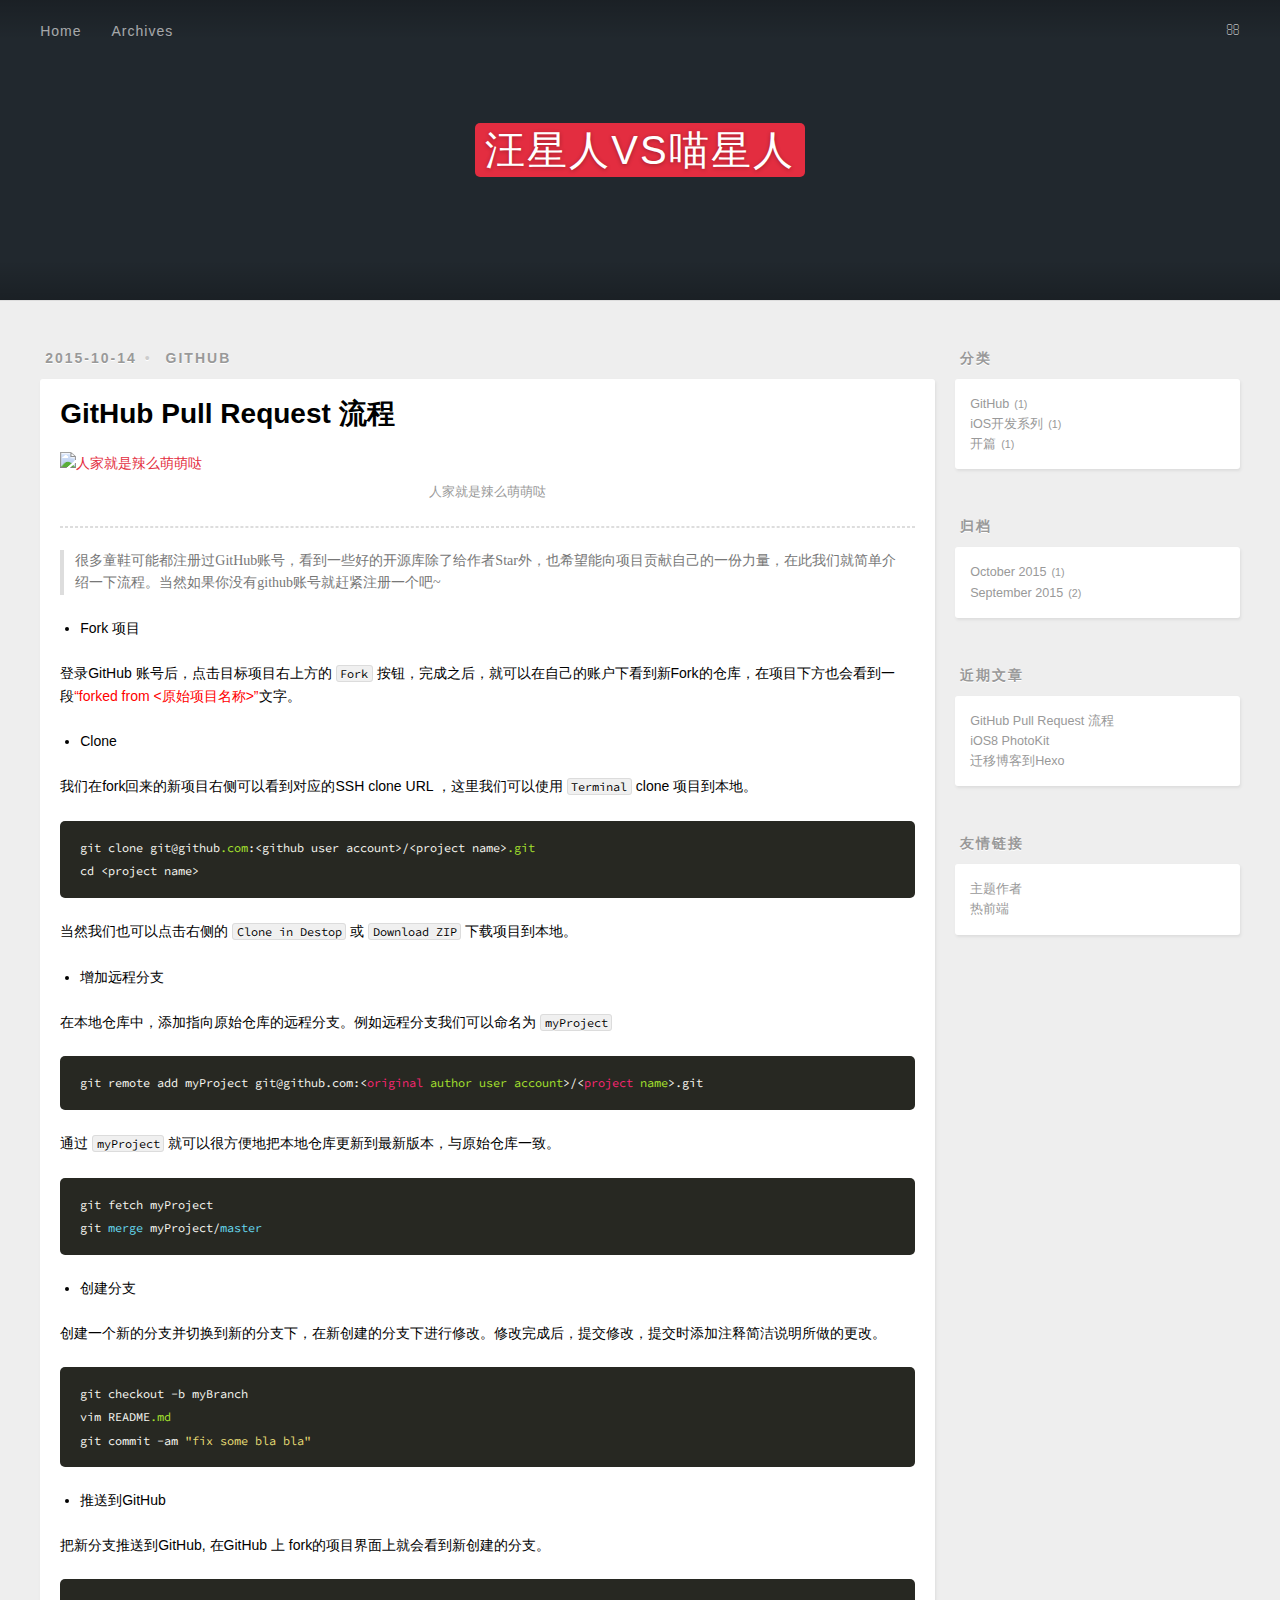
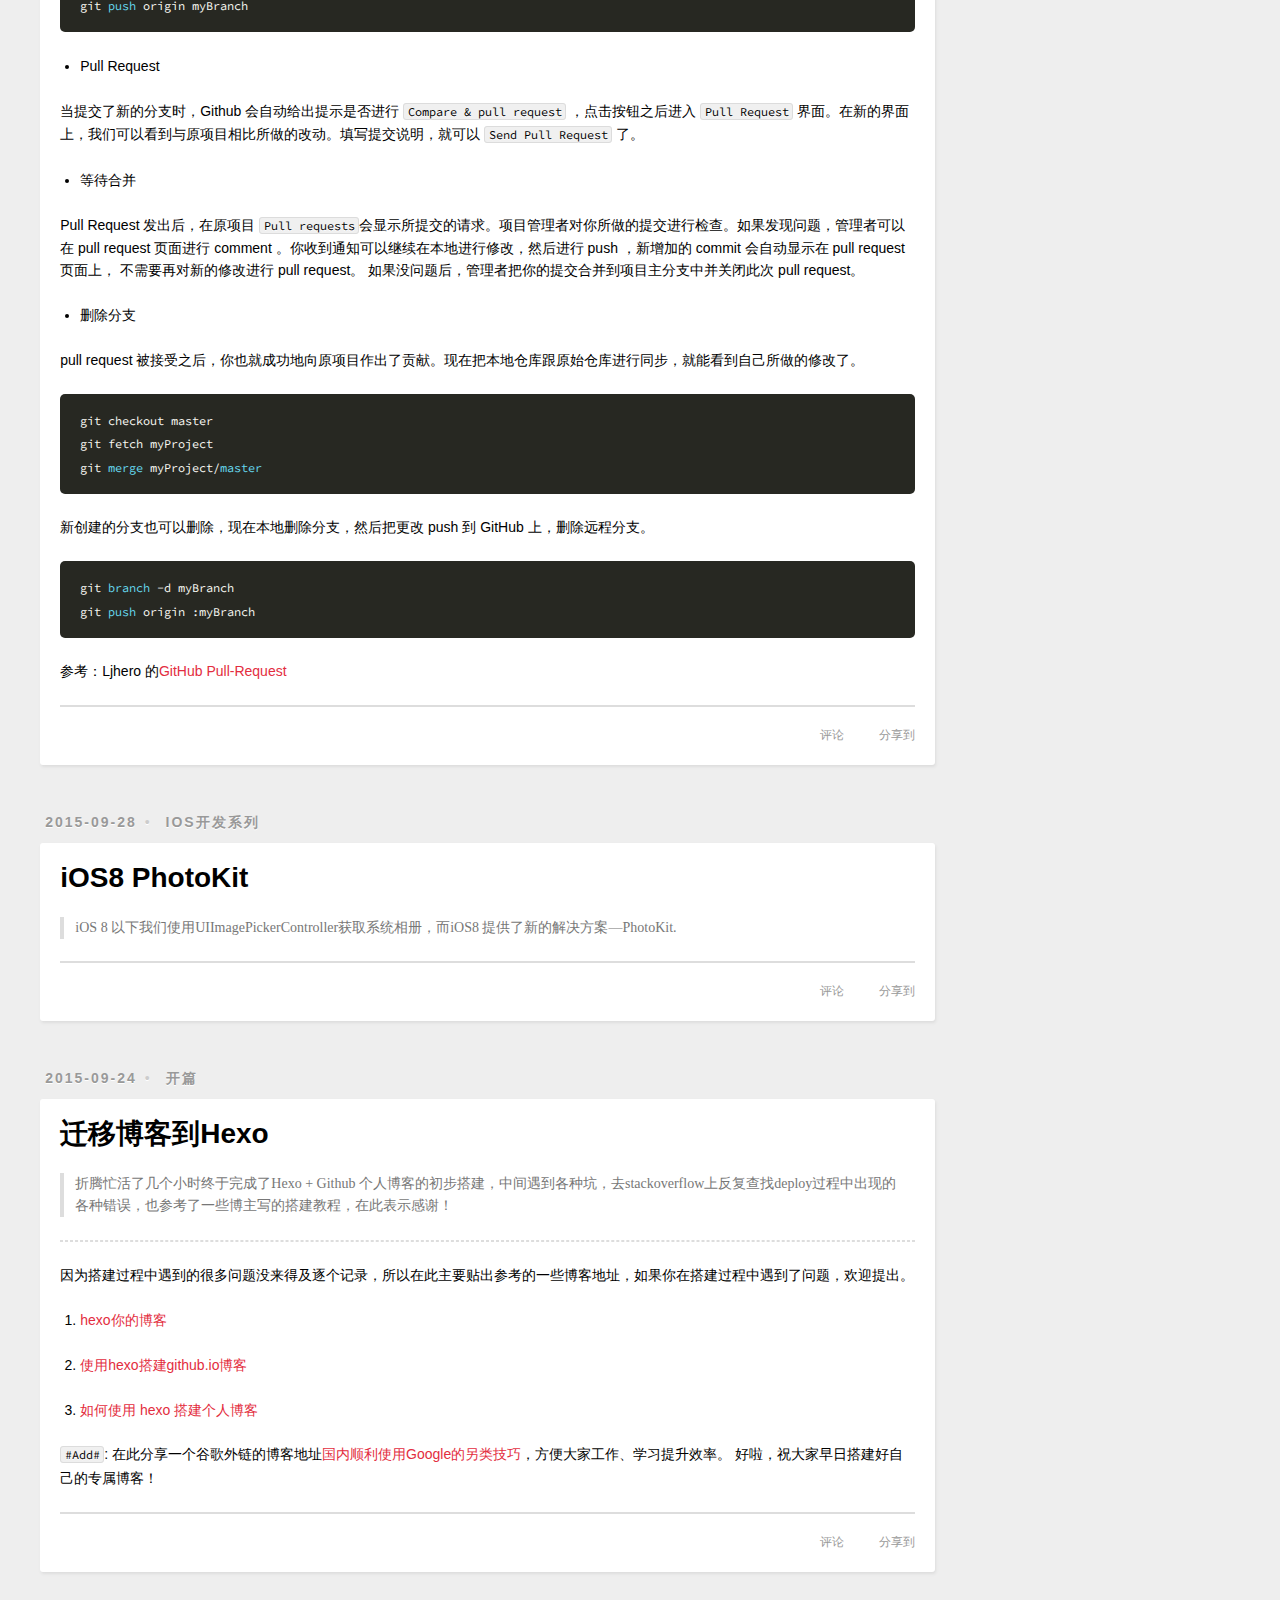
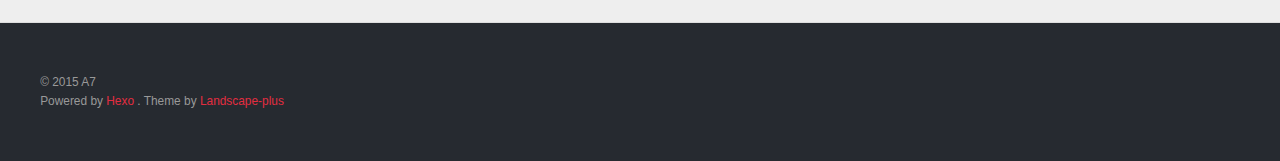
==== commit a75a739f: "Site updated: 2015-10-23 15:48:28" ====
--- a/index.html
+++ b/index.html
@@ -155,11 +155,11 @@
     </div>
     <footer class="article-footer">
       
-        <a data-url="http://dogvscat.github.io/2015/10/14/github_pull-request_流程/" data-id="cig3bsrvr0000vput73uvgbzp" class="article-share-link" data-share="baidu" data-title="GitHub Pull Request 流程">分享到</a>
-      
-
-      
-        <a href="http://dogvscat.github.io/2015/10/14/github_pull-request_流程/#ds-thread" class="article-comment-link">評論</a>
+        <a data-url="http://dogvscat.github.io/2015/10/14/github_pull-request_流程/" data-id="cig3crgo600000aut0l9mrfh1" class="article-share-link" data-share="baidu" data-title="GitHub Pull Request 流程">分享到</a>
+      
+
+      
+        <a href="http://dogvscat.github.io/2015/10/14/github_pull-request_流程/#ds-thread" class="article-comment-link">评论</a>
       
 
       
@@ -205,11 +205,11 @@
     </div>
     <footer class="article-footer">
       
-        <a data-url="http://dogvscat.github.io/2015/09/28/iOS8 PhotoKit/" data-id="cig3bsrw80006vputycc1ybci" class="article-share-link" data-share="baidu" data-title="iOS8 PhotoKit">分享到</a>
-      
-
-      
-        <a href="http://dogvscat.github.io/2015/09/28/iOS8 PhotoKit/#ds-thread" class="article-comment-link">評論</a>
+        <a data-url="http://dogvscat.github.io/2015/09/28/iOS8 PhotoKit/" data-id="cig3crgou00060autv5sqcjc9" class="article-share-link" data-share="baidu" data-title="iOS8 PhotoKit">分享到</a>
+      
+
+      
+        <a href="http://dogvscat.github.io/2015/09/28/iOS8 PhotoKit/#ds-thread" class="article-comment-link">评论</a>
       
 
       
@@ -266,11 +266,11 @@
     </div>
     <footer class="article-footer">
       
-        <a data-url="http://dogvscat.github.io/2015/09/24/迁移博客到Hexo/" data-id="cig3bsrw40003vputlc3y0kfk" class="article-share-link" data-share="baidu" data-title="迁移博客到Hexo">分享到</a>
-      
-
-      
-        <a href="http://dogvscat.github.io/2015/09/24/迁移博客到Hexo/#ds-thread" class="article-comment-link">評論</a>
+        <a data-url="http://dogvscat.github.io/2015/09/24/迁移博客到Hexo/" data-id="cig3crgop00030auttnmxzgjb" class="article-share-link" data-share="baidu" data-title="迁移博客到Hexo">分享到</a>
+      
+
+      
+        <a href="http://dogvscat.github.io/2015/09/24/迁移博客到Hexo/#ds-thread" class="article-comment-link">评论</a>
       
 
       
@@ -288,10 +288,8 @@
       <aside id="sidebar">
   
     
-  
-    
   <div class="widget-wrap">
-    <h3 class="widget-title">分類</h3>
+    <h3 class="widget-title">分类</h3>
     <div class="widget">
       <ul class="category-list"><li class="category-list-item"><a class="category-list-link" href="/categories/GitHub/">GitHub</a><span class="category-list-count">1</span></li><li class="category-list-item"><a class="category-list-link" href="/categories/iOS开发系列/">iOS开发系列</a><span class="category-list-count">1</span></li><li class="category-list-item"><a class="category-list-link" href="/categories/开篇/">开篇</a><span class="category-list-count">1</span></li></ul>
     </div>
@@ -304,7 +302,7 @@
   
     
   <div class="widget-wrap">
-    <h3 class="widget-title">歸檔</h3>
+    <h3 class="widget-title">归档</h3>
     <div class="widget">
       <ul class="archive-list"><li class="archive-list-item"><a class="archive-list-link" href="/archives/2015/10/">October 2015</a><span class="archive-list-count">1</span></li><li class="archive-list-item"><a class="archive-list-link" href="/archives/2015/09/">September 2015</a><span class="archive-list-count">2</span></li></ul>
     </div>
@@ -336,7 +334,7 @@
   
     
   <div class="widget-wrap">
-    <h3 class="widget-title">友情鏈接</h3>
+    <h3 class="widget-title">友情链接</h3>
     <div class="widget">
       <ul>
         
@@ -377,7 +375,7 @@
 </nav>
   <!-- totop start -->
 <div id="totop">
-<a title="返回頂部"><img src="/img/scrollup.png"/></a>
+<a title="返回顶部"><img src="/img/scrollup.png"/></a>
 </div>
 
 <!-- totop end -->
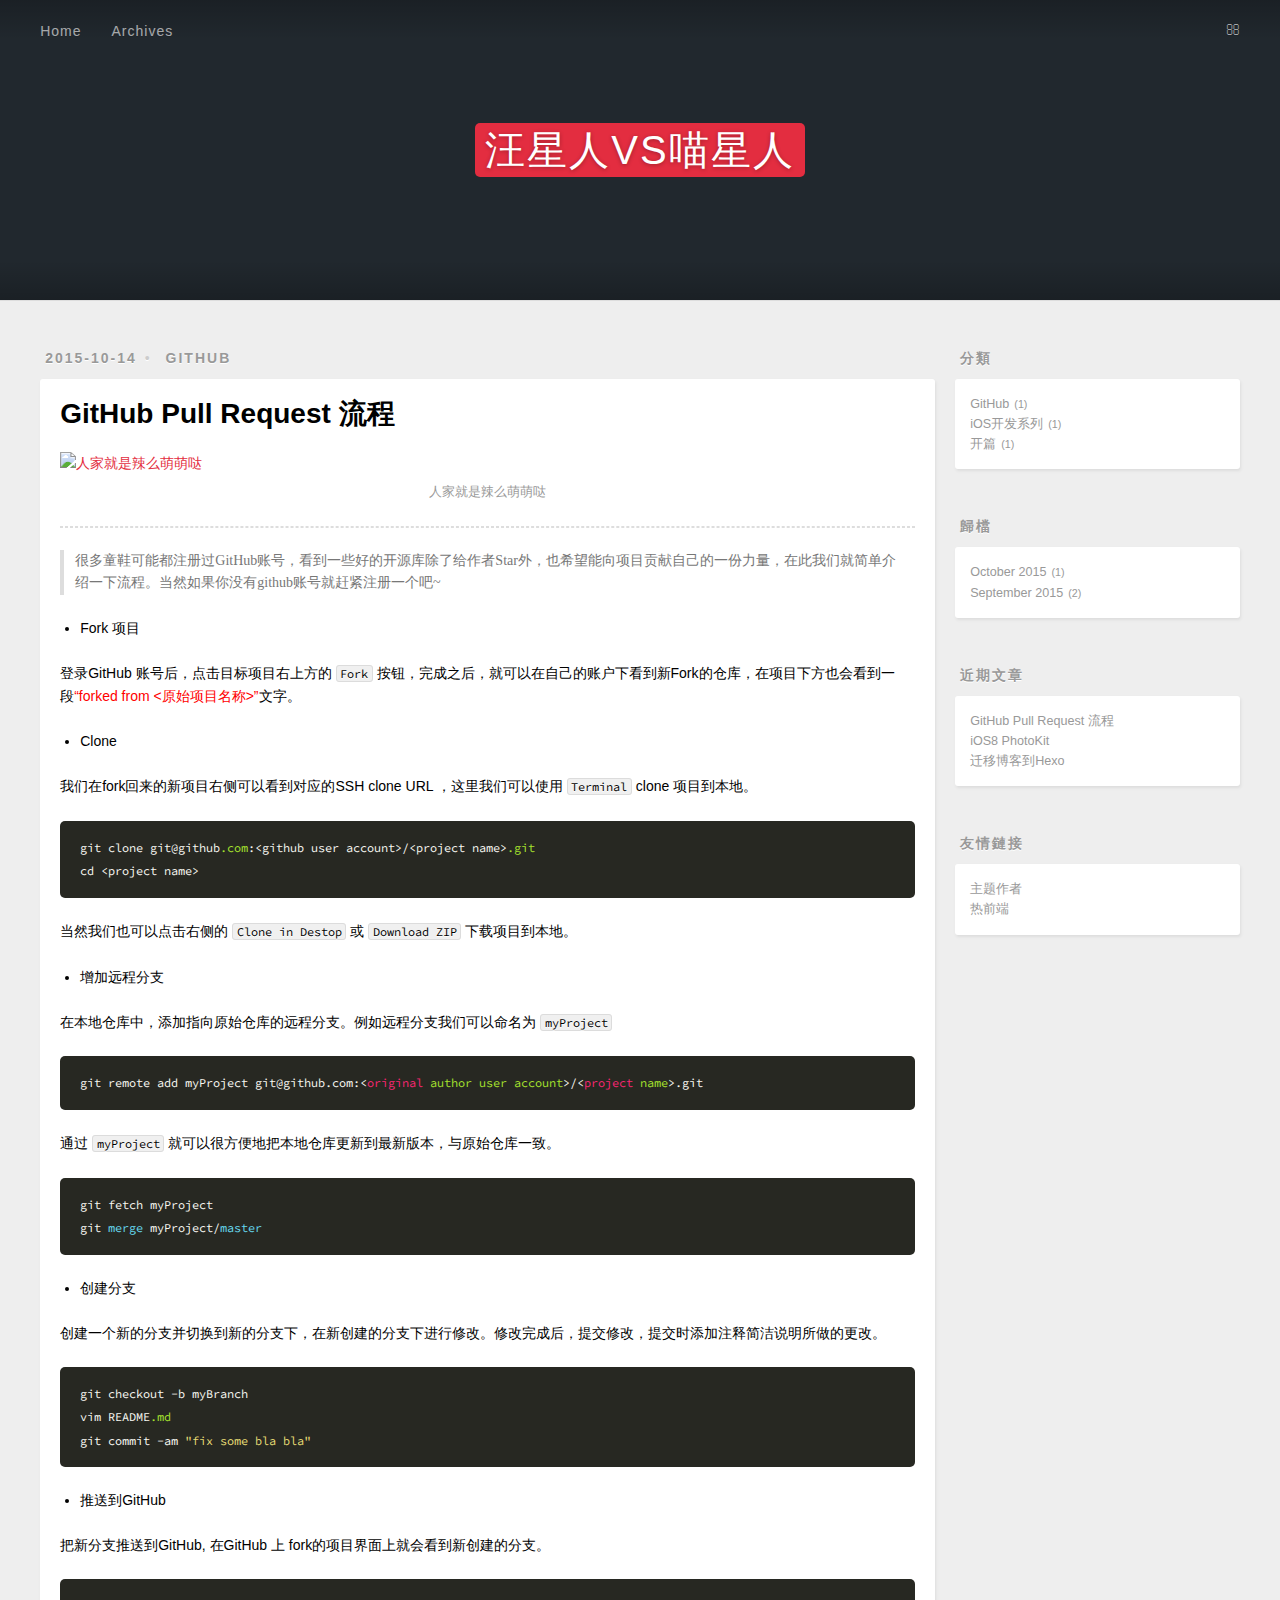
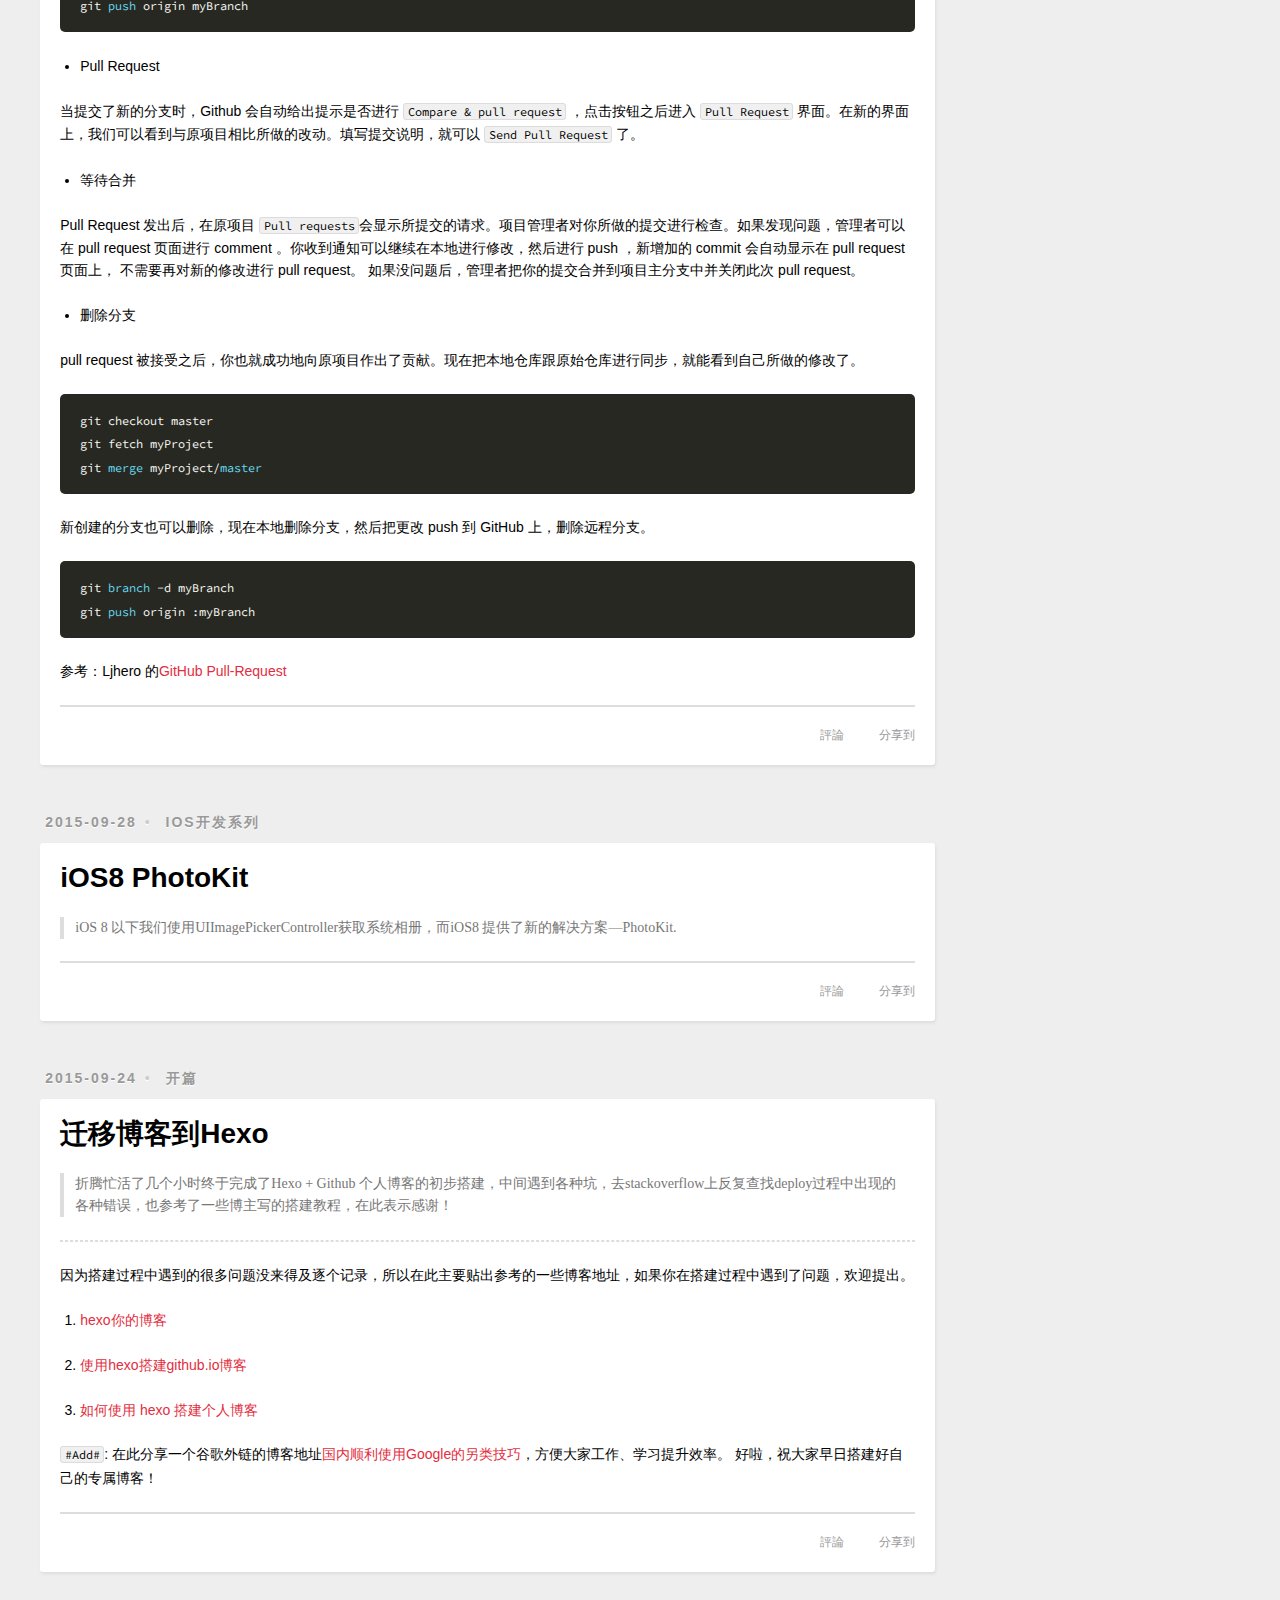
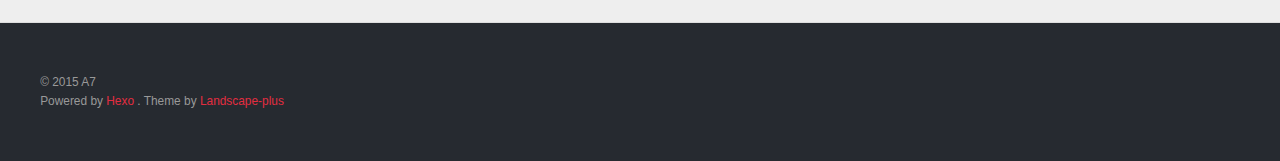
==== commit 6af4a9c3: "Site updated: 2015-10-23 15:51:34" ====
--- a/index.html
+++ b/index.html
@@ -155,11 +155,11 @@
     </div>
     <footer class="article-footer">
       
-        <a data-url="http://dogvscat.github.io/2015/10/14/github_pull-request_流程/" data-id="cig3crgo600000aut0l9mrfh1" class="article-share-link" data-share="baidu" data-title="GitHub Pull Request 流程">分享到</a>
-      
-
-      
-        <a href="http://dogvscat.github.io/2015/10/14/github_pull-request_流程/#ds-thread" class="article-comment-link">评论</a>
+        <a data-url="http://dogvscat.github.io/2015/10/14/github_pull-request_流程/" data-id="cig3czqbn00001qutndopph0n" class="article-share-link" data-share="baidu" data-title="GitHub Pull Request 流程">分享到</a>
+      
+
+      
+        <a href="http://dogvscat.github.io/2015/10/14/github_pull-request_流程/#ds-thread" class="article-comment-link">評論</a>
       
 
       
@@ -205,11 +205,11 @@
     </div>
     <footer class="article-footer">
       
-        <a data-url="http://dogvscat.github.io/2015/09/28/iOS8 PhotoKit/" data-id="cig3crgou00060autv5sqcjc9" class="article-share-link" data-share="baidu" data-title="iOS8 PhotoKit">分享到</a>
-      
-
-      
-        <a href="http://dogvscat.github.io/2015/09/28/iOS8 PhotoKit/#ds-thread" class="article-comment-link">评论</a>
+        <a data-url="http://dogvscat.github.io/2015/09/28/iOS8 PhotoKit/" data-id="cig3czqcv00061qutiac0ne7k" class="article-share-link" data-share="baidu" data-title="iOS8 PhotoKit">分享到</a>
+      
+
+      
+        <a href="http://dogvscat.github.io/2015/09/28/iOS8 PhotoKit/#ds-thread" class="article-comment-link">評論</a>
       
 
       
@@ -266,11 +266,11 @@
     </div>
     <footer class="article-footer">
       
-        <a data-url="http://dogvscat.github.io/2015/09/24/迁移博客到Hexo/" data-id="cig3crgop00030auttnmxzgjb" class="article-share-link" data-share="baidu" data-title="迁移博客到Hexo">分享到</a>
-      
-
-      
-        <a href="http://dogvscat.github.io/2015/09/24/迁移博客到Hexo/#ds-thread" class="article-comment-link">评论</a>
+        <a data-url="http://dogvscat.github.io/2015/09/24/迁移博客到Hexo/" data-id="cig3czqcr00031qutstk9quuh" class="article-share-link" data-share="baidu" data-title="迁移博客到Hexo">分享到</a>
+      
+
+      
+        <a href="http://dogvscat.github.io/2015/09/24/迁移博客到Hexo/#ds-thread" class="article-comment-link">評論</a>
       
 
       
@@ -289,7 +289,7 @@
   
     
   <div class="widget-wrap">
-    <h3 class="widget-title">分类</h3>
+    <h3 class="widget-title">分類</h3>
     <div class="widget">
       <ul class="category-list"><li class="category-list-item"><a class="category-list-link" href="/categories/GitHub/">GitHub</a><span class="category-list-count">1</span></li><li class="category-list-item"><a class="category-list-link" href="/categories/iOS开发系列/">iOS开发系列</a><span class="category-list-count">1</span></li><li class="category-list-item"><a class="category-list-link" href="/categories/开篇/">开篇</a><span class="category-list-count">1</span></li></ul>
     </div>
@@ -302,7 +302,7 @@
   
     
   <div class="widget-wrap">
-    <h3 class="widget-title">归档</h3>
+    <h3 class="widget-title">歸檔</h3>
     <div class="widget">
       <ul class="archive-list"><li class="archive-list-item"><a class="archive-list-link" href="/archives/2015/10/">October 2015</a><span class="archive-list-count">1</span></li><li class="archive-list-item"><a class="archive-list-link" href="/archives/2015/09/">September 2015</a><span class="archive-list-count">2</span></li></ul>
     </div>
@@ -334,7 +334,7 @@
   
     
   <div class="widget-wrap">
-    <h3 class="widget-title">友情链接</h3>
+    <h3 class="widget-title">友情鏈接</h3>
     <div class="widget">
       <ul>
         
@@ -375,14 +375,14 @@
 </nav>
   <!-- totop start -->
 <div id="totop">
-<a title="返回顶部"><img src="/img/scrollup.png"/></a>
+<a title="返回頂部"><img src="/img/scrollup.png"/></a>
 </div>
 
 <!-- totop end -->
 
 <!-- 多说公共js代码 start -->
 <script type="text/javascript">
-var duoshuoQuery = {short_name:"A7"};
+var duoshuoQuery = {short_name:"13993867"};
   (function() {
     var ds = document.createElement('script');
     ds.type = 'text/javascript';ds.async = true;
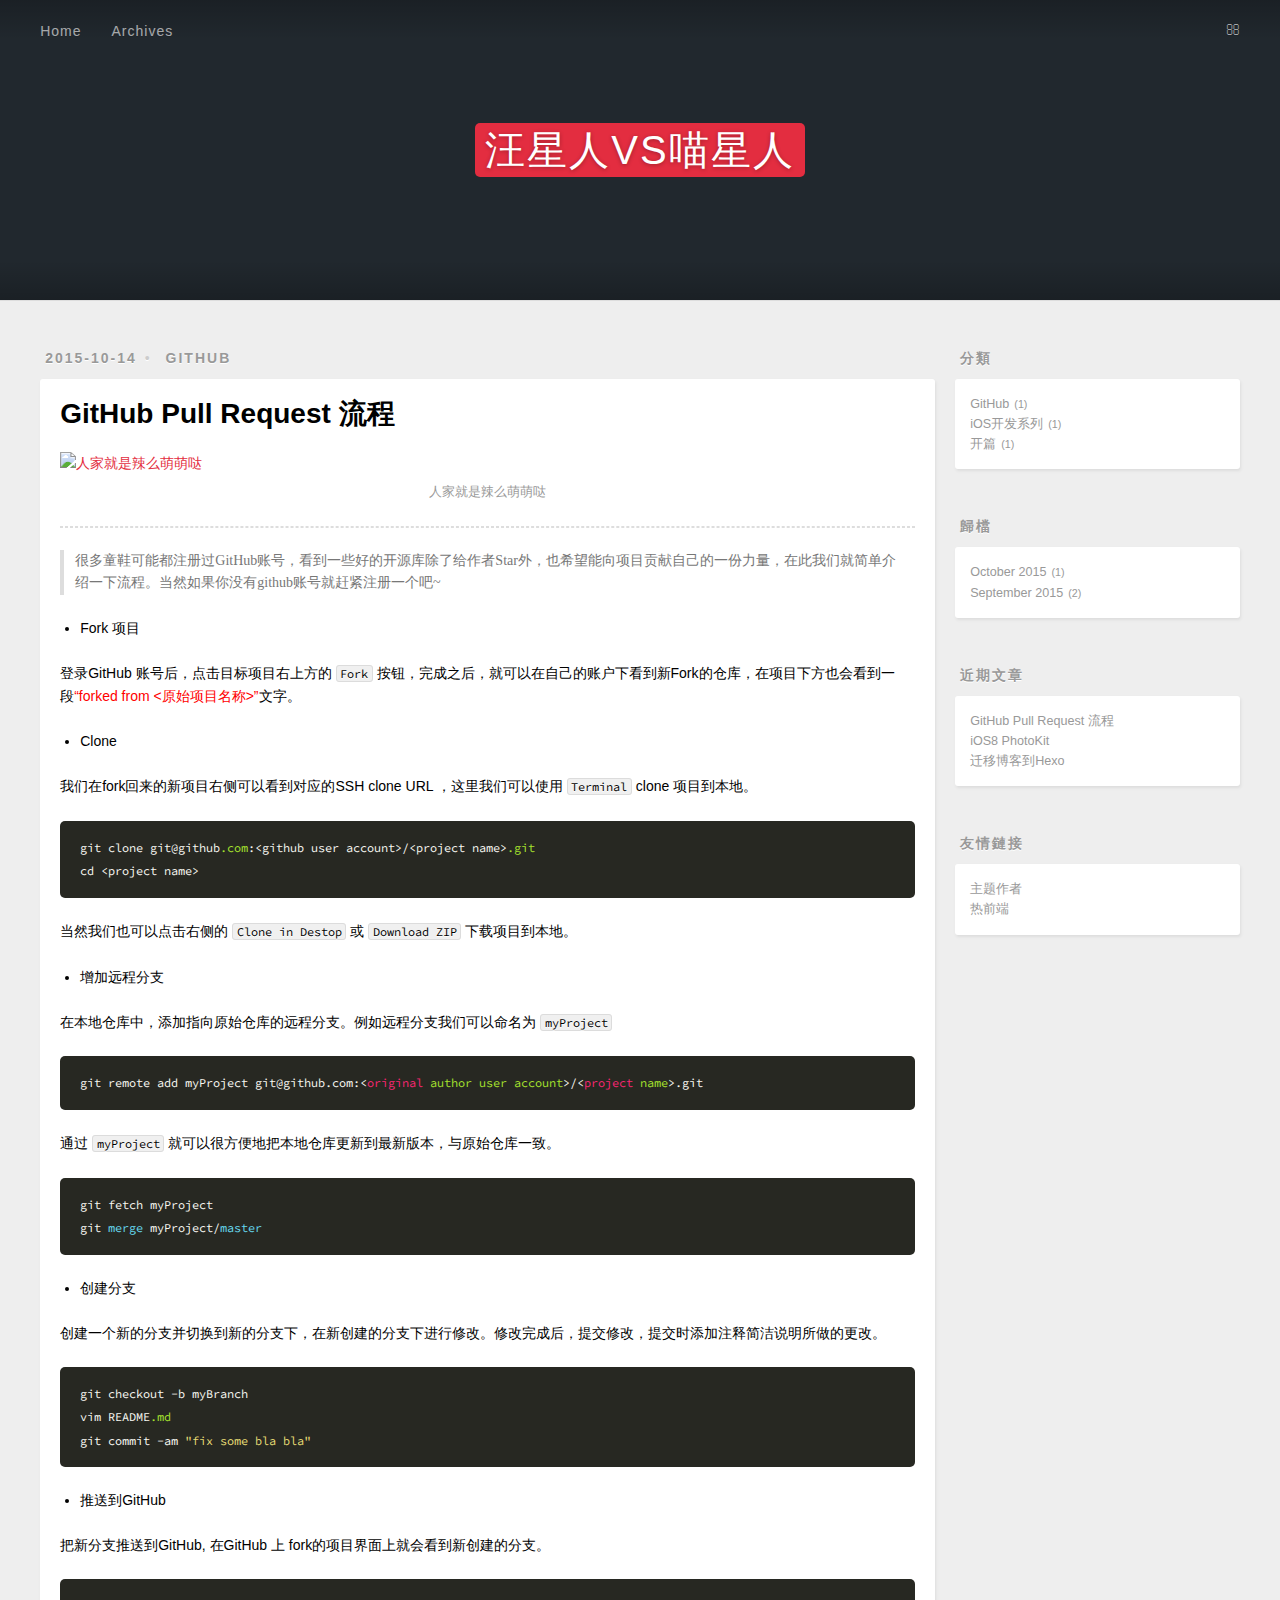
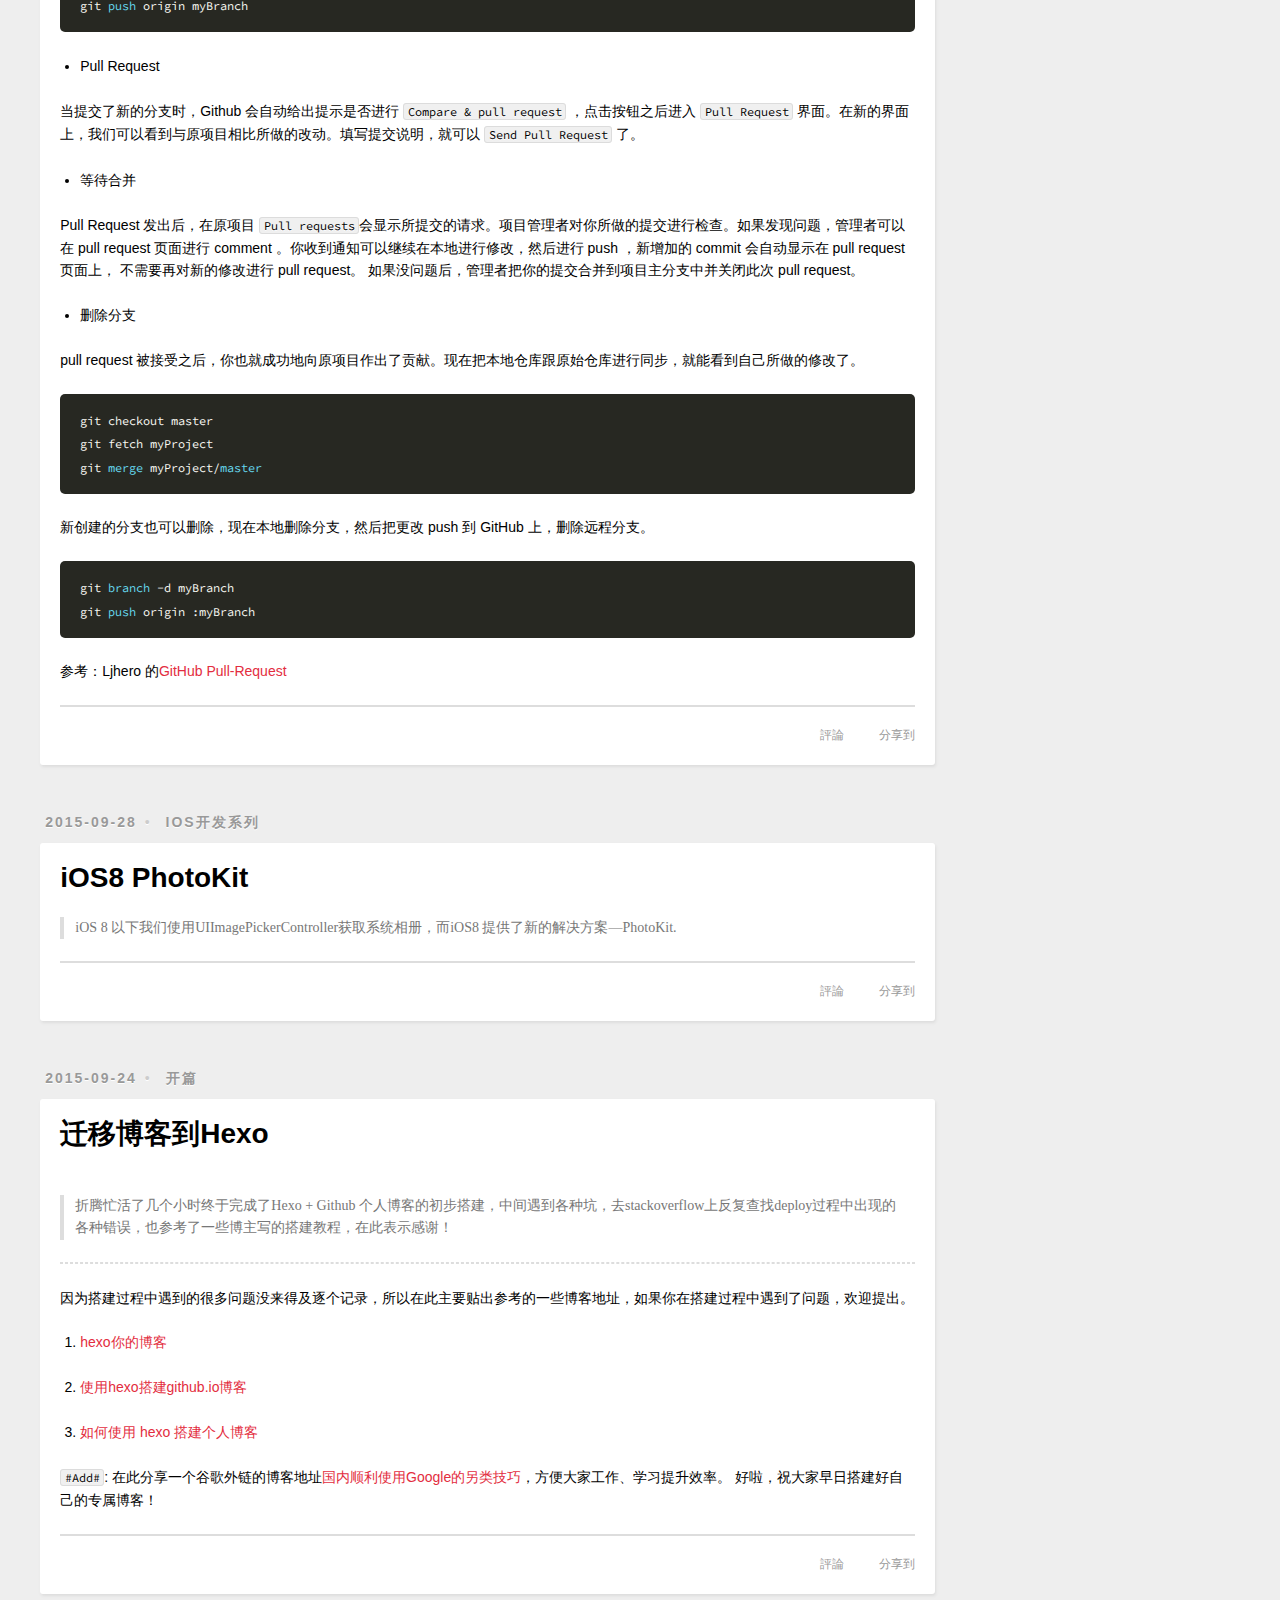
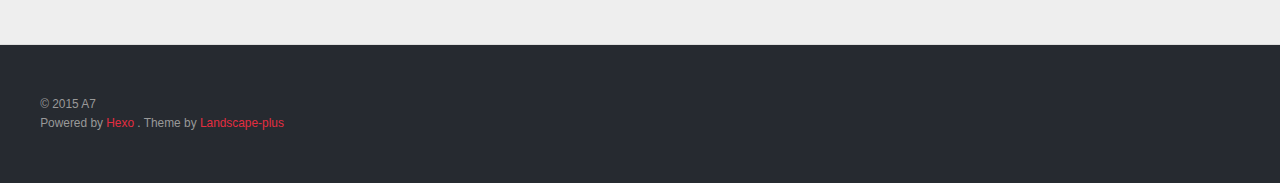
==== commit ae93e8f4: "Site updated: 2015-10-28 15:54:30" ====
--- a/index.html
+++ b/index.html
@@ -247,7 +247,8 @@
     
     <div class="article-entry" itemprop="articleBody">
       
-        <blockquote>
+        <p><img src="http://7xnj94.com1.z0.glb.clouddn.com/dogvscathexoImage.jpg" alt=""></p>
+<blockquote>
 <p> 折腾忙活了几个小时终于完成了Hexo + Github 个人博客的初步搭建，中间遇到各种坑，去stackoverflow上反复查找deploy过程中出现的各种错误，也参考了一些博主写的搭建教程，在此表示感谢！</p>
 </blockquote>
 <hr>
